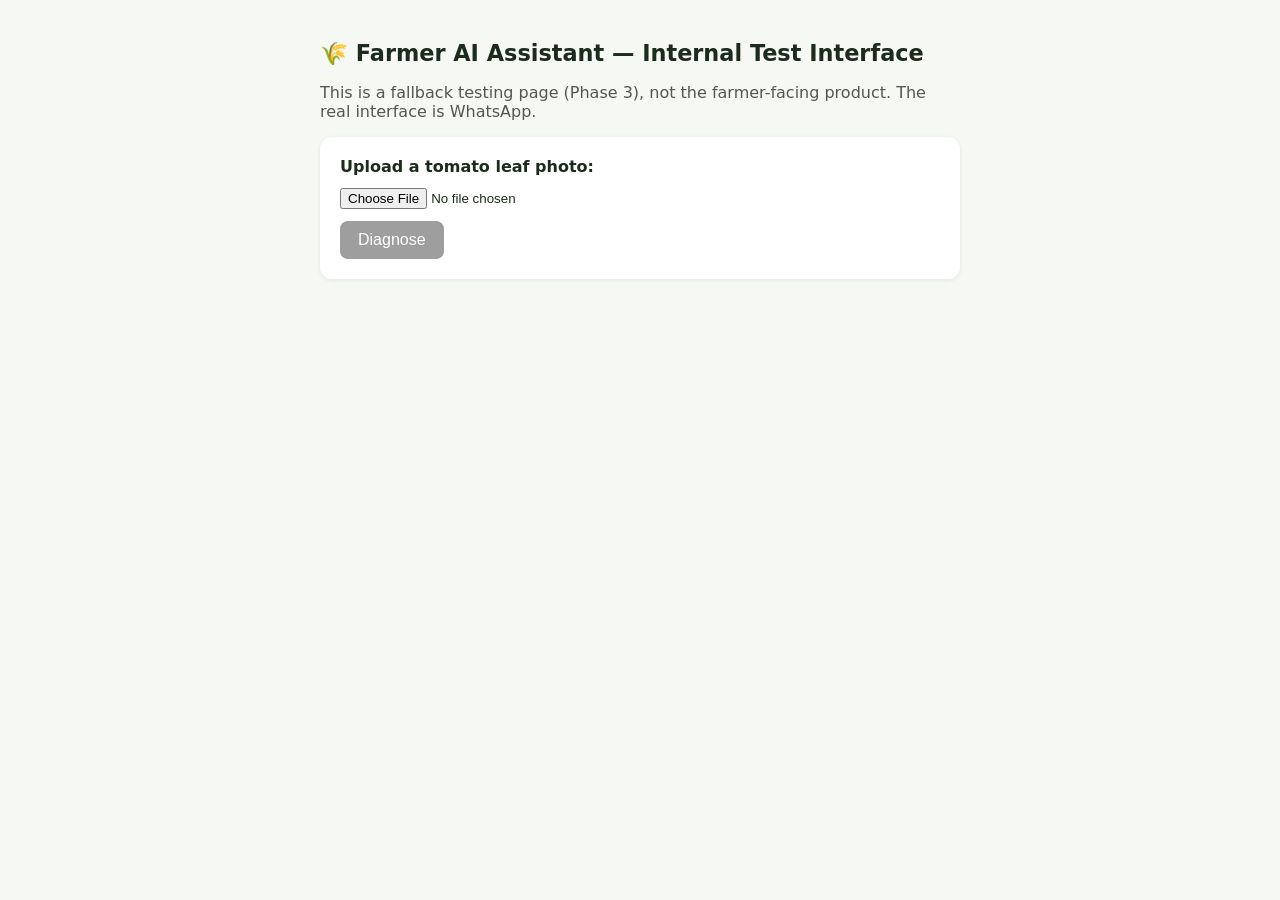
==== farmer-ai/backend/static/index.html @ dd5b9870 "Initial commit" ====
<!DOCTYPE html>
<html lang="en">
<head>
<meta charset="UTF-8" />
<title>Farmer AI - Test Interface</title>
<meta name="viewport" content="width=device-width, initial-scale=1" />
<style>
  body { font-family: system-ui, sans-serif; max-width: 640px; margin: 40px auto; padding: 0 16px; background: #f6f8f4; color: #1c2b1c; }
  h1 { font-size: 1.4rem; }
  .card { background: white; border-radius: 12px; padding: 20px; box-shadow: 0 1px 4px rgba(0,0,0,0.08); margin-bottom: 16px; }
  input[type=file] { display: block; margin: 12px 0; }
  button { background: #2e7d32; color: white; border: none; padding: 10px 18px; border-radius: 8px; cursor: pointer; font-size: 1rem; }
  button:disabled { background: #9e9e9e; }
  #preview { max-width: 100%; border-radius: 8px; margin-top: 10px; display: none; }
  .result-row { margin: 6px 0; }
  .label { font-weight: 600; }
  .low-conf { color: #b26a00; }
  .warning { background: #fff3e0; border-left: 4px solid #ff9800; padding: 8px 12px; margin-top: 10px; border-radius: 4px; }
  ul { margin: 4px 0; padding-left: 20px; }
  #status { color: #666; font-size: 0.9rem; }
</style>
</head>
<body>
  <h1>🌾 Farmer AI Assistant — Internal Test Interface</h1>
  <p style="color:#555;">This is a fallback testing page (Phase 3), not the farmer-facing product. The real interface is WhatsApp.</p>

  <div class="card">
    <label for="fileInput"><b>Upload a tomato leaf photo:</b></label>
    <input type="file" id="fileInput" accept="image/*" />
    <img id="preview" />
    <button id="diagnoseBtn" disabled>Diagnose</button>
    <div id="status"></div>
  </div>

  <div class="card" id="resultCard" style="display:none;">
    <div class="result-row"><span class="label">Crop:</span> <span id="rCrop"></span></div>
    <div class="result-row"><span class="label">Disease:</span> <span id="rDisease"></span></div>
    <div class="result-row"><span class="label">Confidence:</span> <span id="rConfidence"></span></div>
    <div class="result-row" id="rSymptomsRow"><span class="label">Symptoms:</span> <span id="rSymptoms"></span></div>
    <div class="result-row"><span class="label">Immediate actions:</span><ul id="rActions"></ul></div>
    <div class="result-row"><span class="label">Prevention:</span><ul id="rPrevention"></ul></div>
    <div class="warning" id="rWarning" style="display:none;"></div>
    <div class="result-row" style="font-size:0.85rem;color:#777;"><span class="label">Source:</span> <span id="rSource"></span></div>
  </div>

  <script>
    const fileInput = document.getElementById('fileInput');
    const preview = document.getElementById('preview');
    const diagnoseBtn = document.getElementById('diagnoseBtn');
    const statusEl = document.getElementById('status');
    const resultCard = document.getElementById('resultCard');

    let selectedFile = null;

    fileInput.addEventListener('change', () => {
      const file = fileInput.files[0];
      if (!file) return;
      selectedFile = file;
      preview.src = URL.createObjectURL(file);
      preview.style.display = 'block';
      diagnoseBtn.disabled = false;
      resultCard.style.display = 'none';
      statusEl.textContent = '';
    });

    diagnoseBtn.addEventListener('click', async () => {
      if (!selectedFile) return;
      diagnoseBtn.disabled = true;
      statusEl.textContent = 'Analyzing image...';

      const formData = new FormData();
      formData.append('file', selectedFile);

      try {
        const res = await fetch('/diagnose', { method: 'POST', body: formData });
        if (!res.ok) {
          const err = await res.json().catch(() => ({}));
          throw new Error(err.detail || `Request failed (${res.status})`);
        }
        const data = await res.json();
        renderResult(data);
        statusEl.textContent = '';
      } catch (e) {
        statusEl.textContent = 'Error: ' + e.message;
      } finally {
        diagnoseBtn.disabled = false;
      }
    });

    function renderResult(data) {
      resultCard.style.display = 'block';
      document.getElementById('rCrop').textContent = data.crop || '—';
      document.getElementById('rDisease').textContent = data.disease || '—';
      document.getElementById('rConfidence').textContent = (data.confidence * 100).toFixed(1) + '%';
      document.getElementById('rConfidence').className = data.low_confidence ? 'low-conf' : '';

      const symptomsRow = document.getElementById('rSymptomsRow');
      if (data.symptoms) {
        symptomsRow.style.display = 'block';
        document.getElementById('rSymptoms').textContent = data.symptoms;
      } else {
        symptomsRow.style.display = 'none';
      }

      const actionsList = document.getElementById('rActions');
      actionsList.innerHTML = '';
      (data.immediate_actions || []).forEach(a => {
        const li = document.createElement('li');
        li.textContent = a;
        actionsList.appendChild(li);
      });

      const preventionList = document.getElementById('rPrevention');
      preventionList.innerHTML = '';
      (data.prevention || []).forEach(p => {
        const li = document.createElement('li');
        li.textContent = p;
        preventionList.appendChild(li);
      });

      const warningEl = document.getElementById('rWarning');
      if (data.warning) {
        warningEl.style.display = 'block';
        warningEl.textContent = '⚠️ ' + data.warning;
      } else {
        warningEl.style.display = 'none';
      }

      document.getElementById('rSource').textContent = data.source || (data.message || 'N/A');
    }
  </script>
</body>
</html>
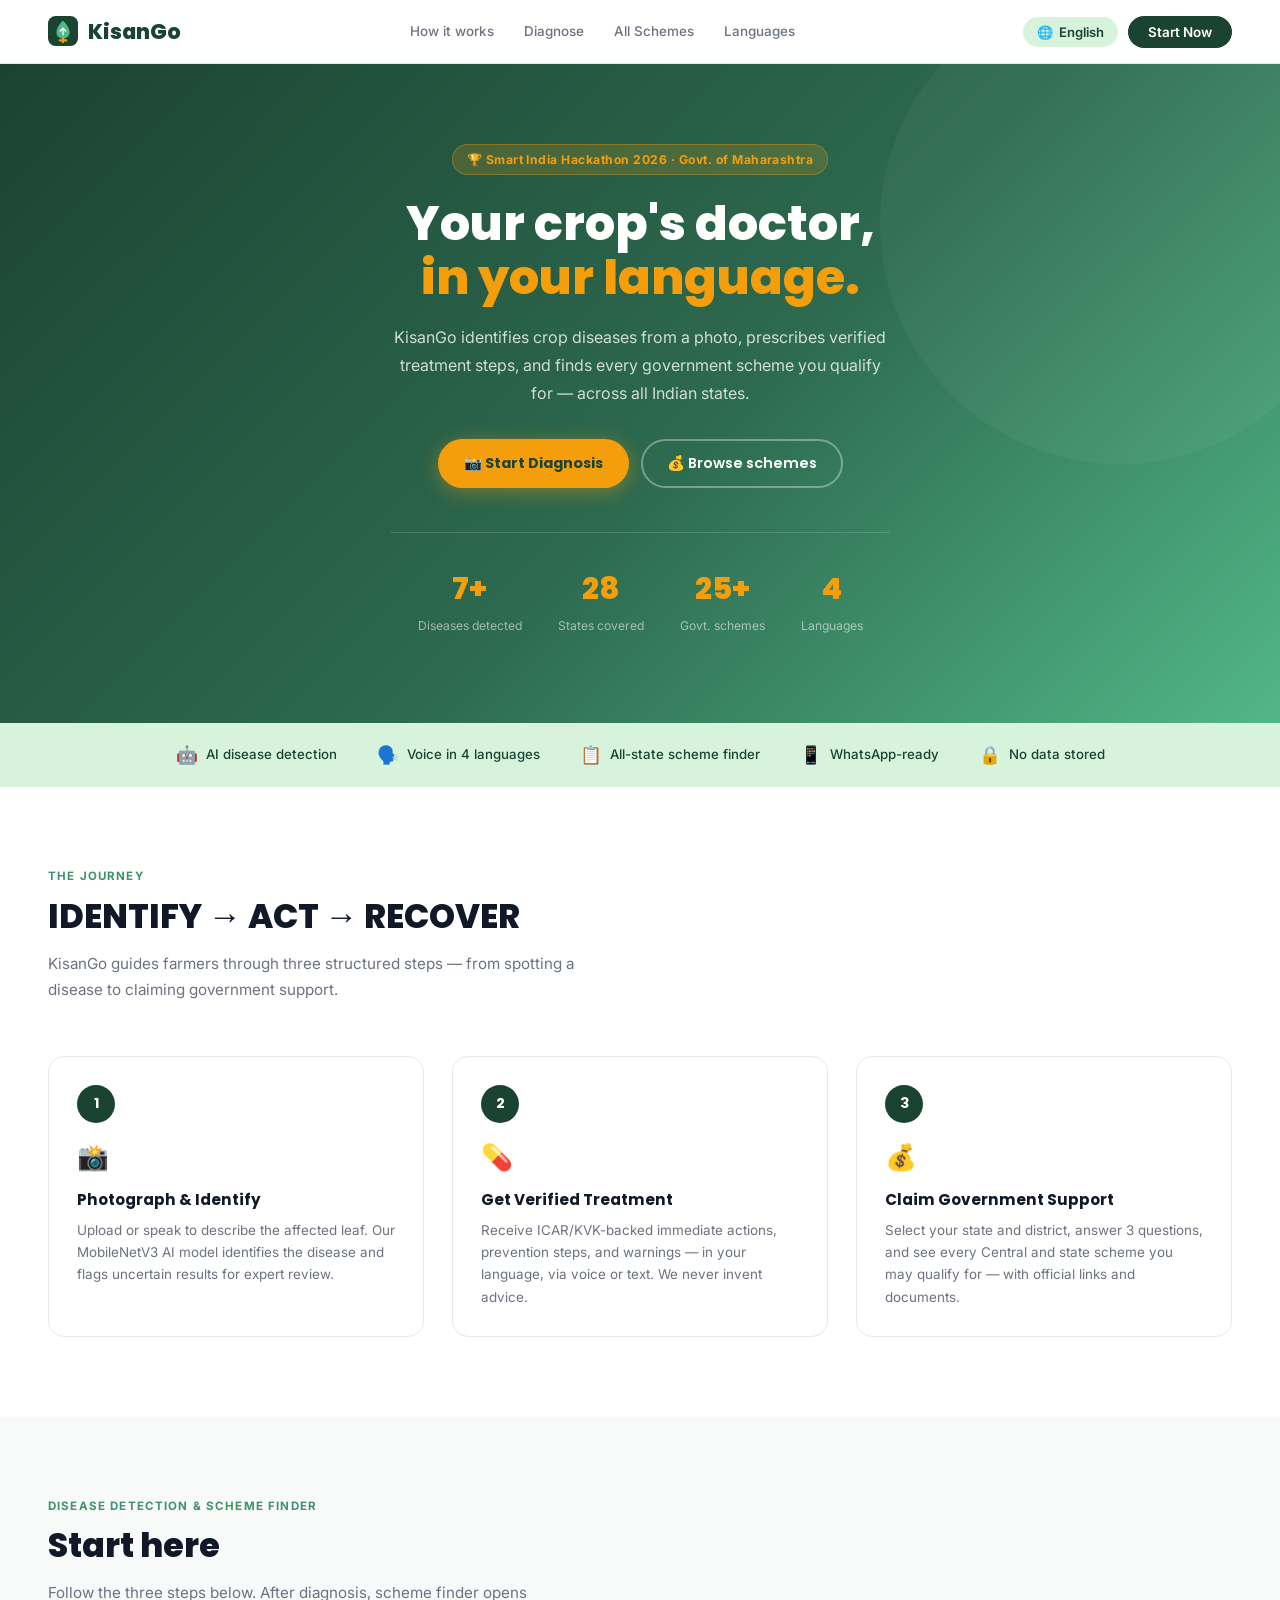
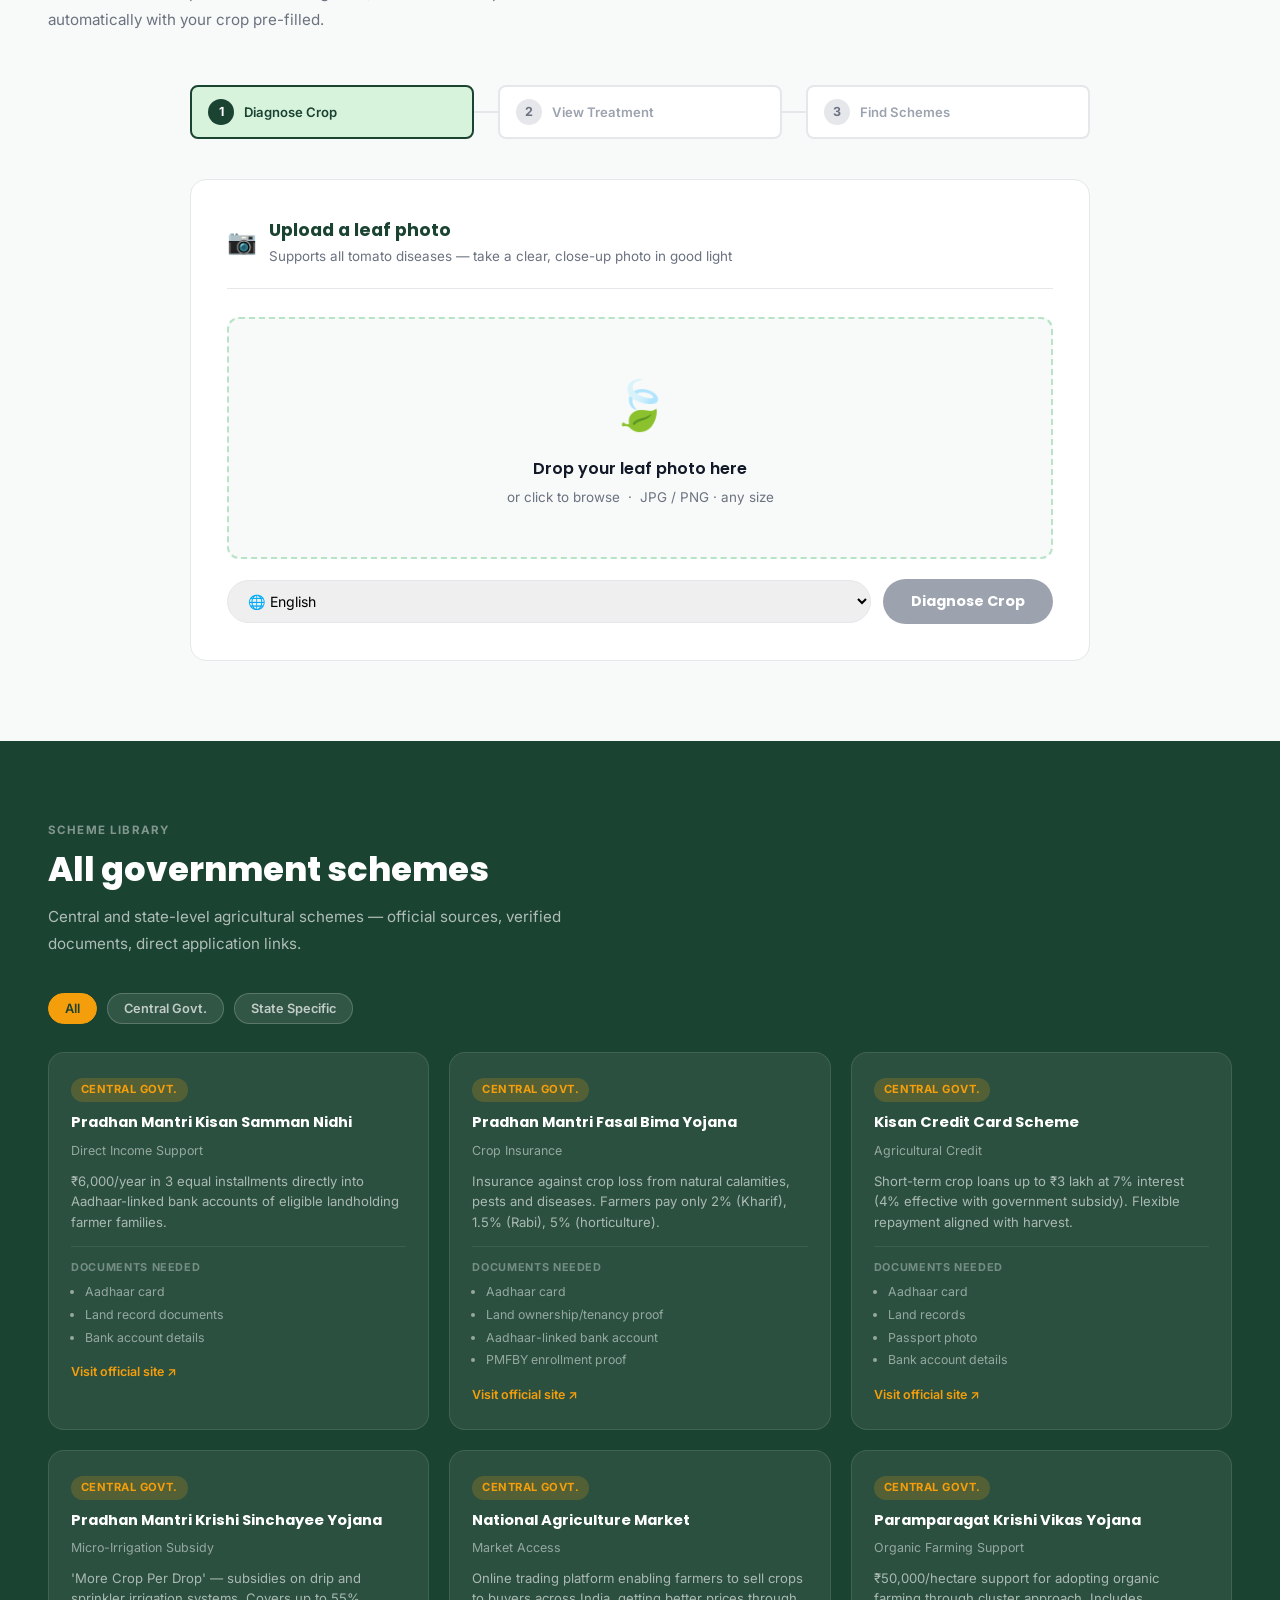
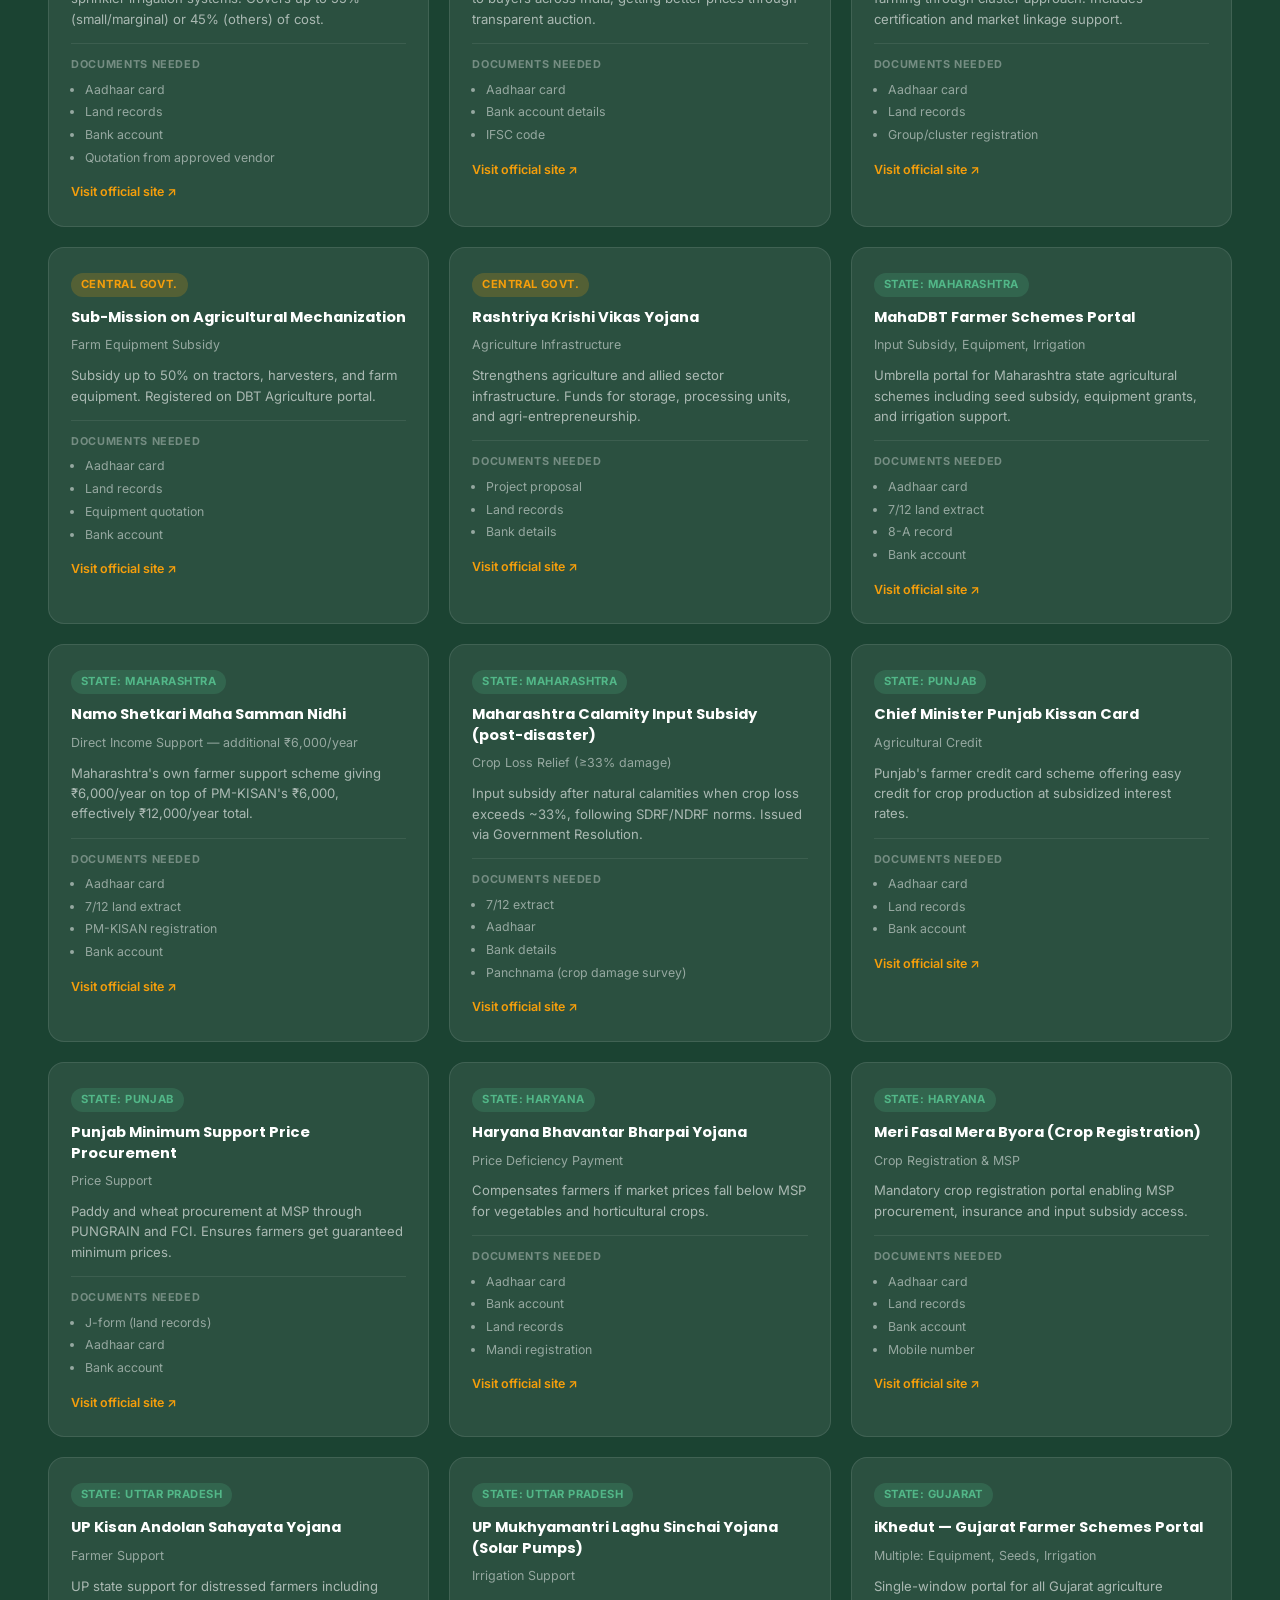
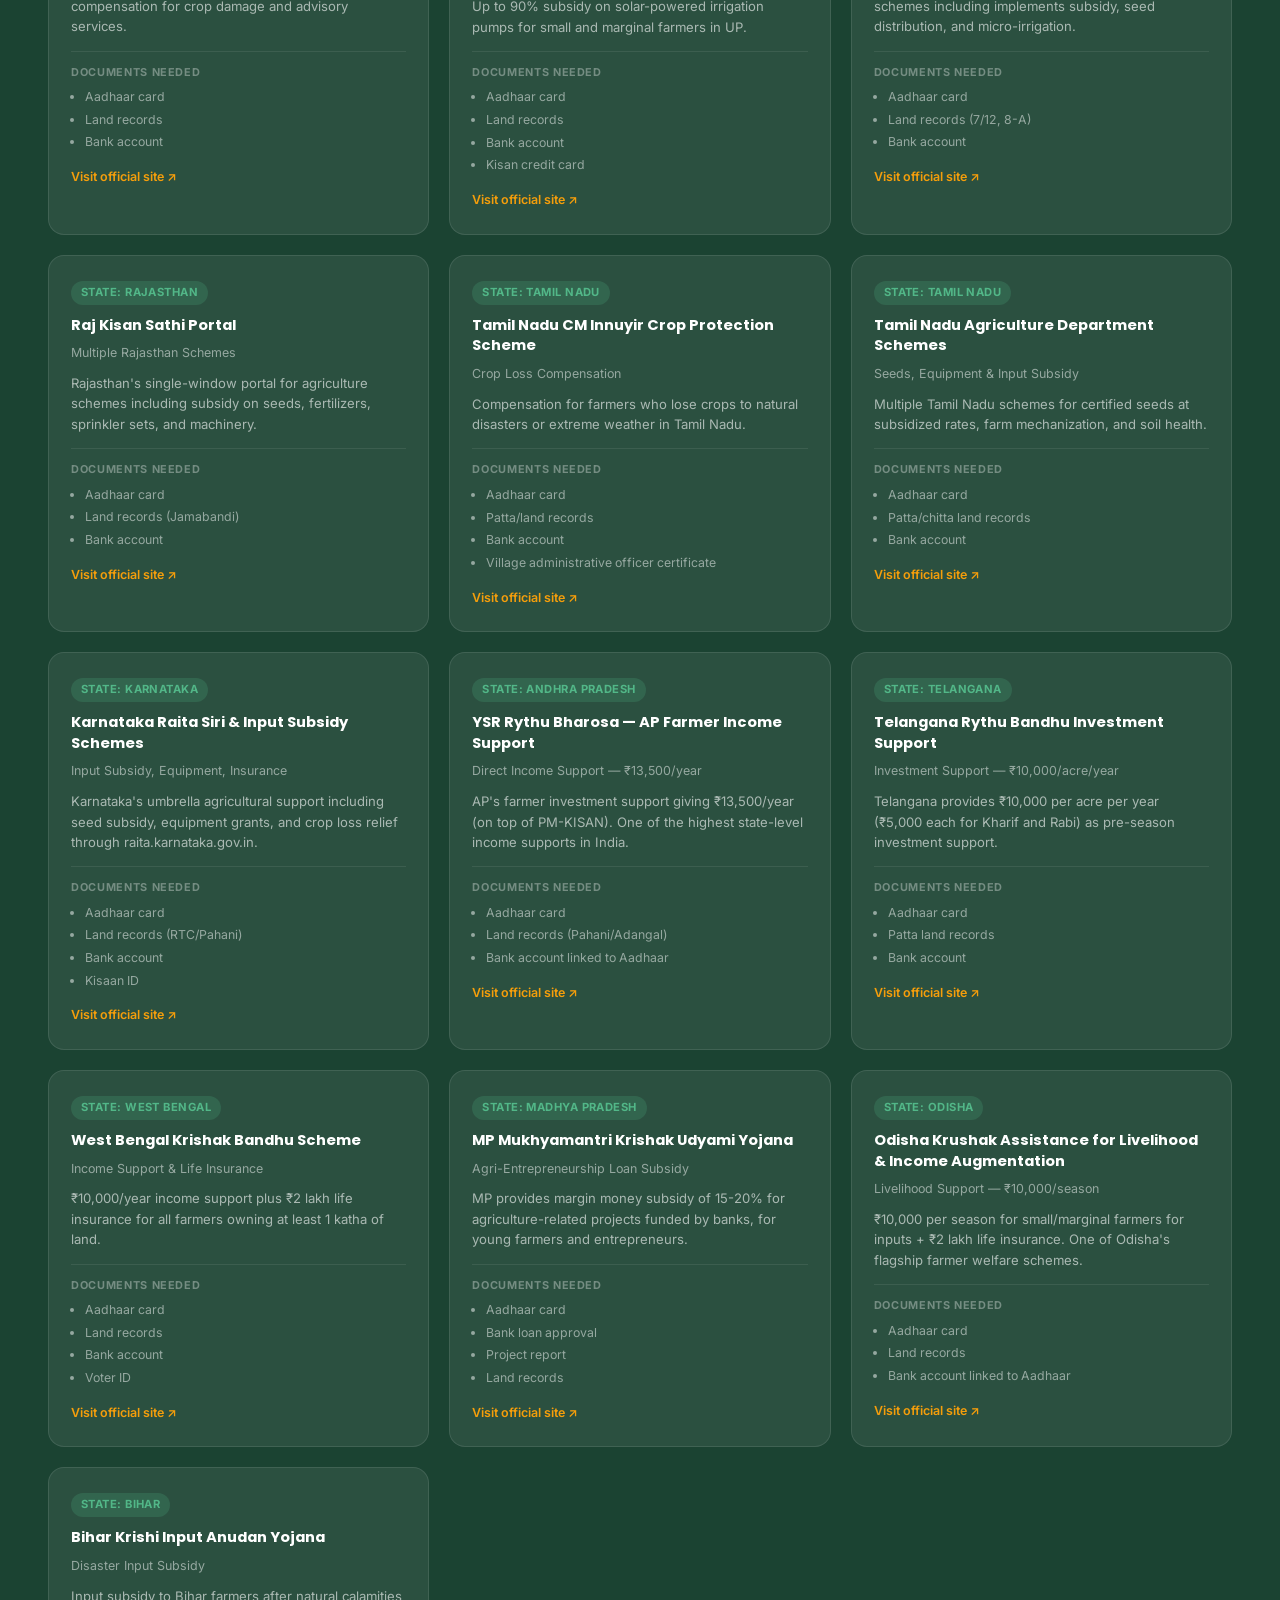
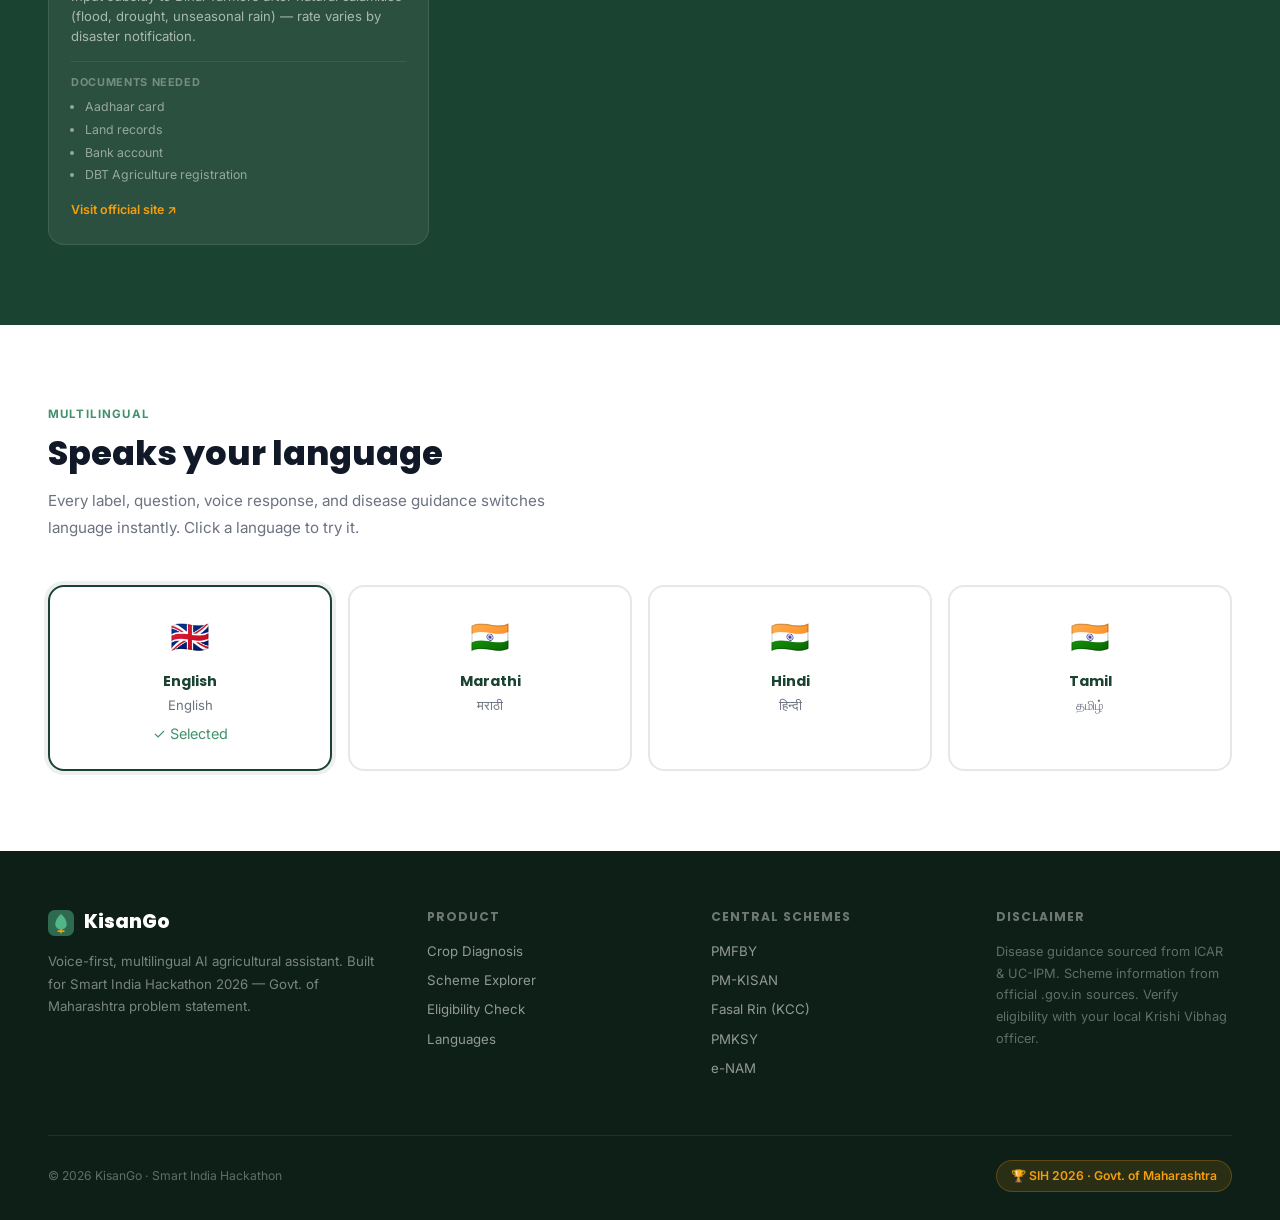
==== commit d5e3a80f: "Update backend routes, services, and add i18n support" ====
--- a/farmer-ai/backend/static/index.html
+++ b/farmer-ai/backend/static/index.html
@@ -1,133 +1,1237 @@
 <!DOCTYPE html>
 <html lang="en">
 <head>
-<meta charset="UTF-8" />
-<title>Farmer AI - Test Interface</title>
-<meta name="viewport" content="width=device-width, initial-scale=1" />
+<meta charset="UTF-8"/>
+<meta name="viewport" content="width=device-width,initial-scale=1"/>
+<title>KisanGo — Smart Farming Assistant for India</title>
+<link rel="preconnect" href="https://fonts.googleapis.com"/>
+<link href="https://fonts.googleapis.com/css2?family=Poppins:wght@400;500;600;700;800&family=Inter:wght@400;500;600&display=swap" rel="stylesheet"/>
 <style>
-  body { font-family: system-ui, sans-serif; max-width: 640px; margin: 40px auto; padding: 0 16px; background: #f6f8f4; color: #1c2b1c; }
-  h1 { font-size: 1.4rem; }
-  .card { background: white; border-radius: 12px; padding: 20px; box-shadow: 0 1px 4px rgba(0,0,0,0.08); margin-bottom: 16px; }
-  input[type=file] { display: block; margin: 12px 0; }
-  button { background: #2e7d32; color: white; border: none; padding: 10px 18px; border-radius: 8px; cursor: pointer; font-size: 1rem; }
-  button:disabled { background: #9e9e9e; }
-  #preview { max-width: 100%; border-radius: 8px; margin-top: 10px; display: none; }
-  .result-row { margin: 6px 0; }
-  .label { font-weight: 600; }
-  .low-conf { color: #b26a00; }
-  .warning { background: #fff3e0; border-left: 4px solid #ff9800; padding: 8px 12px; margin-top: 10px; border-radius: 4px; }
-  ul { margin: 4px 0; padding-left: 20px; }
-  #status { color: #666; font-size: 0.9rem; }
+/* ═══════════════════════════════════════════════════
+   DESIGN TOKENS
+═══════════════════════════════════════════════════ */
+:root{
+  --forest:#1B4332; --forest-mid:#2D6A4F; --forest-light:#40916C;
+  --sage:#D8F3DC; --sage-deep:#B7E4C7;
+  --saffron:#F59E0B; --saffron-dark:#D97706; --saffron-pale:#FEF3C7;
+  --white:#fff; --off:#F7FAF8; --off2:#F0F4F1;
+  --text:#111827; --text2:#374151; --muted:#6B7280; --subtle:#9CA3AF;
+  --border:#E5E7EB; --border2:#D1D5DB;
+  --red:#DC2626; --red-pale:#FEE2E2;
+  --blue:#1D4ED8; --blue-pale:#DBEAFE;
+  --r4:4px; --r8:8px; --r12:12px; --r16:16px; --r24:24px; --rpill:999px;
+  --shadow-sm:0 1px 3px rgba(0,0,0,.08);
+  --shadow:0 4px 16px rgba(27,67,50,.10);
+  --shadow-lg:0 12px 40px rgba(27,67,50,.18);
+  --nav-h:64px;
+}
+*{box-sizing:border-box;margin:0;padding:0;}
+html{scroll-behavior:smooth;font-size:16px;}
+body{font-family:'Inter',sans-serif;background:var(--white);color:var(--text);line-height:1.6;-webkit-font-smoothing:antialiased;}
+h1,h2,h3,h4,h5{font-family:'Poppins',sans-serif;}
+a{text-decoration:none;color:inherit;}
+button{font-family:'Inter',sans-serif;cursor:pointer;}
+select,input{font-family:'Inter',sans-serif;}
+img{display:block;max-width:100%;}
+
+/* ═══════════════════════════════════════════════════
+   NAV
+═══════════════════════════════════════════════════ */
+nav{
+  position:sticky;top:0;z-index:200;height:var(--nav-h);
+  background:rgba(255,255,255,.96);backdrop-filter:blur(14px);
+  border-bottom:1px solid var(--border);
+  display:flex;align-items:center;justify-content:space-between;
+  padding:0 48px;
+}
+.nav-logo{display:flex;align-items:center;gap:10px;font-family:'Poppins',sans-serif;font-weight:800;font-size:1.3rem;color:var(--forest);}
+.nav-links{display:flex;align-items:center;gap:6px;}
+.nav-links a{font-size:.84rem;font-weight:500;color:var(--muted);padding:6px 12px;border-radius:var(--r8);transition:all .18s;}
+.nav-links a:hover{background:var(--off);color:var(--forest);}
+.nav-right{display:flex;align-items:center;gap:10px;}
+.lang-pill{display:flex;align-items:center;gap:6px;background:var(--sage);border:none;border-radius:var(--rpill);padding:7px 14px;font-size:.82rem;font-weight:600;color:var(--forest);}
+.btn-nav{background:var(--forest);color:var(--white);border:none;border-radius:var(--rpill);padding:8px 20px;font-size:.84rem;font-weight:600;transition:background .18s;}
+.btn-nav:hover{background:var(--forest-mid);}
+
+/* ═══════════════════════════════════════════════════
+   HERO
+═══════════════════════════════════════════════════ */
+.hero{
+  background:linear-gradient(135deg,var(--forest) 0%,#2D6A4F 55%,#52B788 100%);
+  padding:72px 48px 80px;
+  display:grid;grid-template-columns:1fr 480px;gap:64px;align-items:center;
+  position:relative;overflow:hidden;
+}
+.hero::after{
+  content:'';position:absolute;right:-80px;top:-80px;
+  width:480px;height:480px;border-radius:50%;
+  background:rgba(255,255,255,.04);pointer-events:none;
+}
+.hero-eyebrow{
+  display:inline-flex;align-items:center;gap:8px;
+  background:rgba(245,158,11,.18);border:1px solid rgba(245,158,11,.35);
+  border-radius:var(--rpill);padding:5px 14px;
+  font-size:.76rem;font-weight:700;color:var(--saffron);
+  letter-spacing:.04em;margin-bottom:22px;
+}
+.hero h1{font-size:3rem;font-weight:800;line-height:1.12;color:var(--white);margin-bottom:18px;}
+.hero h1 em{color:var(--saffron);font-style:normal;}
+.hero-sub{font-size:1rem;color:rgba(255,255,255,.78);max-width:500px;line-height:1.75;margin-bottom:32px;}
+.hero-ctas{display:flex;gap:12px;flex-wrap:wrap;}
+.btn-gold{background:var(--saffron);color:var(--forest);border:none;border-radius:var(--rpill);padding:13px 26px;font-family:'Poppins',sans-serif;font-size:.9rem;font-weight:700;box-shadow:0 4px 20px rgba(245,158,11,.4);transition:all .18s;}
+.btn-gold:hover{transform:translateY(-2px);box-shadow:0 8px 28px rgba(245,158,11,.5);}
+.btn-ghost{background:transparent;color:var(--white);border:2px solid rgba(255,255,255,.35);border-radius:var(--rpill);padding:12px 24px;font-family:'Poppins',sans-serif;font-size:.9rem;font-weight:600;transition:all .18s;}
+.btn-ghost:hover{border-color:rgba(255,255,255,.75);background:rgba(255,255,255,.07);}
+.hero-stats{display:flex;gap:36px;margin-top:44px;padding-top:32px;border-top:1px solid rgba(255,255,255,.14);}
+.stat-n{font-family:'Poppins',sans-serif;font-size:1.9rem;font-weight:800;color:var(--saffron);}
+.stat-l{font-size:.76rem;color:rgba(255,255,255,.55);margin-top:2px;}
+
+/* HERO CARD */
+.hero-card{background:var(--white);border-radius:var(--r24);box-shadow:var(--shadow-lg);overflow:hidden;}
+.hero-card-top{padding:22px 24px 0;display:flex;align-items:center;justify-content:space-between;}
+.hero-card-label{font-family:'Poppins',sans-serif;font-weight:700;font-size:.95rem;color:var(--forest);}
+.lang-sel-sm{background:var(--sage);border:none;border-radius:var(--rpill);padding:5px 12px;font-size:.8rem;font-weight:600;color:var(--forest);outline:none;}
+.upload-zone{
+  margin:18px 24px 0;border:2px dashed var(--sage-deep);border-radius:var(--r12);
+  background:var(--off);padding:28px 16px;text-align:center;cursor:pointer;
+  position:relative;transition:all .18s;
+}
+.upload-zone:hover,.upload-zone.over{border-color:var(--forest-light);background:var(--sage);}
+.upload-zone input{position:absolute;inset:0;opacity:0;cursor:pointer;width:100%;height:100%;}
+.upload-zone .uico{font-size:2rem;margin-bottom:8px;}
+.upload-zone p{font-size:.83rem;color:var(--muted);line-height:1.5;}
+.upload-zone strong{color:var(--forest);}
+#hPrev{width:calc(100% - 48px);max-height:160px;object-fit:cover;border-radius:var(--r8);margin:14px 24px 0;display:none;}
+.btn-diagnose{
+  display:flex;align-items:center;justify-content:center;gap:8px;
+  width:calc(100% - 48px);margin:14px 24px 24px;
+  background:var(--forest);color:var(--white);border:none;
+  border-radius:var(--rpill);padding:13px;
+  font-family:'Poppins',sans-serif;font-size:.92rem;font-weight:700;
+  transition:background .18s;
+}
+.btn-diagnose:hover:not(:disabled){background:var(--forest-mid);}
+.btn-diagnose:disabled{background:var(--subtle);cursor:default;}
+.spin{width:15px;height:15px;border:2px solid rgba(255,255,255,.3);border-top-color:#fff;border-radius:50%;animation:spin .65s linear infinite;display:none;}
+@keyframes spin{to{transform:rotate(360deg);}}
+
+/* ═══════════════════════════════════════════════════
+   FEATURE STRIP
+═══════════════════════════════════════════════════ */
+.strip{background:var(--sage);padding:18px 48px;display:flex;gap:40px;justify-content:center;flex-wrap:wrap;}
+.strip-item{display:flex;align-items:center;gap:8px;font-size:.83rem;font-weight:500;color:var(--forest);}
+.strip-item .ico{font-size:1.1rem;}
+
+/* ═══════════════════════════════════════════════════
+   SHARED SECTION
+═══════════════════════════════════════════════════ */
+.sec{padding:80px 48px;}
+.sec-alt{background:var(--off);}
+.sec-dark{background:var(--forest);}
+.eyebrow{font-size:.72rem;font-weight:700;color:var(--forest-light);letter-spacing:.1em;text-transform:uppercase;margin-bottom:10px;}
+.sec-dark .eyebrow{color:rgba(255,255,255,.45);}
+.sec-title{font-size:2.1rem;font-weight:800;line-height:1.22;color:var(--text);margin-bottom:14px;}
+.sec-dark .sec-title{color:var(--white);}
+.sec-sub{font-size:.95rem;color:var(--muted);max-width:540px;line-height:1.75;}
+.sec-dark .sec-sub{color:rgba(255,255,255,.65);}
+
+/* ═══════════════════════════════════════════════════
+   HOW IT WORKS
+═══════════════════════════════════════════════════ */
+.steps{display:grid;grid-template-columns:repeat(3,1fr);gap:28px;margin-top:52px;}
+.step{background:var(--white);border:1px solid var(--border);border-radius:var(--r16);padding:28px;}
+.step-num{width:38px;height:38px;border-radius:50%;background:var(--forest);color:var(--white);display:flex;align-items:center;justify-content:center;font-family:'Poppins',sans-serif;font-weight:700;font-size:.88rem;margin-bottom:14px;}
+.step-ico{font-size:1.6rem;margin-bottom:10px;}
+.step h4{font-size:.95rem;font-weight:700;color:var(--text);margin-bottom:7px;}
+.step p{font-size:.84rem;color:var(--muted);line-height:1.65;}
+
+/* ═══════════════════════════════════════════════════
+   MAIN TOOL — STRUCTURED FLOW
+═══════════════════════════════════════════════════ */
+.tool-flow{max-width:900px;margin:52px auto 0;}
+
+/* Progress steps */
+.progress-bar{display:flex;align-items:center;gap:0;margin-bottom:40px;}
+.prog-step{
+  display:flex;align-items:center;gap:10px;flex:1;
+  font-size:.82rem;font-weight:600;color:var(--subtle);
+  padding:12px 16px;border-radius:var(--r8);
+  border:2px solid var(--border);background:var(--white);
+  transition:all .25s;
+}
+.prog-step.active{color:var(--forest);border-color:var(--forest);background:var(--sage);}
+.prog-step.done{color:var(--forest-mid);border-color:var(--sage-deep);background:var(--sage);}
+.prog-step .pnum{
+  width:26px;height:26px;border-radius:50%;background:var(--border);
+  color:var(--muted);display:flex;align-items:center;justify-content:center;
+  font-size:.78rem;font-weight:700;flex-shrink:0;transition:all .25s;
+}
+.prog-step.active .pnum{background:var(--forest);color:var(--white);}
+.prog-step.done .pnum{background:var(--forest-light);color:var(--white);}
+.prog-connector{width:24px;height:2px;background:var(--border);flex-shrink:0;transition:background .25s;}
+.prog-connector.done{background:var(--sage-deep);}
+
+/* Panels */
+.flow-panel{background:var(--white);border:1px solid var(--border);border-radius:var(--r16);padding:36px;display:none;}
+.flow-panel.active{display:block;}
+.panel-header{display:flex;align-items:center;gap:12px;margin-bottom:28px;padding-bottom:20px;border-bottom:1px solid var(--border);}
+.panel-header .ph-ico{font-size:1.5rem;}
+.panel-header h3{font-size:1.1rem;font-weight:700;color:var(--forest);}
+.panel-header p{font-size:.84rem;color:var(--muted);margin-top:2px;}
+
+/* Upload area */
+.upload-big{
+  border:2px dashed var(--sage-deep);border-radius:var(--r12);
+  background:var(--off);padding:48px 32px;text-align:center;cursor:pointer;
+  position:relative;transition:all .18s;margin-bottom:20px;
+}
+.upload-big:hover,.upload-big.over{border-color:var(--forest);background:var(--sage);}
+.upload-big input{position:absolute;inset:0;opacity:0;cursor:pointer;width:100%;height:100%;}
+.upload-big .uico-big{font-size:3rem;margin-bottom:12px;}
+.upload-big h4{font-size:1rem;font-weight:600;color:var(--text);margin-bottom:6px;}
+.upload-big p{font-size:.84rem;color:var(--muted);}
+#toolPrev{width:100%;max-height:220px;object-fit:cover;border-radius:var(--r8);margin-bottom:16px;display:none;}
+
+/* Lang + btn row */
+.tool-controls{display:flex;gap:12px;align-items:center;flex-wrap:wrap;}
+.lang-full{padding:11px 16px;border:1px solid var(--border);border-radius:var(--rpill);font-size:.88rem;outline:none;flex:1;min-width:160px;transition:border-color .18s;}
+.lang-full:focus{border-color:var(--forest-light);}
+.btn-main{background:var(--forest);color:var(--white);border:none;border-radius:var(--rpill);padding:12px 28px;font-family:'Poppins',sans-serif;font-size:.9rem;font-weight:700;transition:background .18s;display:flex;align-items:center;gap:8px;white-space:nowrap;}
+.btn-main:hover:not(:disabled){background:var(--forest-mid);}
+.btn-main:disabled{background:var(--subtle);cursor:default;}
+.btn-main.gold{background:var(--saffron);color:var(--forest);}
+.btn-main.gold:hover{background:var(--saffron-dark);}
+.btn-outline-sm{background:var(--white);color:var(--forest);border:2px solid var(--sage-deep);border-radius:var(--rpill);padding:9px 18px;font-size:.84rem;font-weight:600;transition:all .18s;}
+.btn-outline-sm:hover{border-color:var(--forest);background:var(--sage);}
+
+/* ═══════════════════════════════════════════════════
+   RESULT CARD
+═══════════════════════════════════════════════════ */
+.result-wrap{margin-top:28px;}
+.result-top{display:flex;gap:20px;flex-wrap:wrap;align-items:flex-start;margin-bottom:24px;}
+.result-badge-crop{background:var(--sage);color:var(--forest);border-radius:var(--rpill);padding:4px 14px;font-size:.76rem;font-weight:700;display:inline-flex;align-items:center;gap:5px;}
+.result-disease-name{font-family:'Poppins',sans-serif;font-size:1.25rem;font-weight:700;color:var(--text);margin-top:8px;}
+.conf-row{display:flex;align-items:center;gap:12px;margin-top:8px;}
+.conf-bar{flex:1;height:7px;background:var(--border);border-radius:4px;overflow:hidden;max-width:200px;}
+.conf-fill{height:100%;background:linear-gradient(90deg,var(--forest-light),var(--forest));border-radius:4px;transition:width .6s ease;}
+.conf-pct{font-size:.84rem;font-weight:700;color:var(--forest);}
+.result-grid{display:grid;grid-template-columns:1fr 1fr;gap:20px;margin-top:20px;}
+.result-block{background:var(--off);border-radius:var(--r12);padding:18px;}
+.result-block.full{grid-column:1/-1;}
+.rb-title{font-size:.7rem;font-weight:700;text-transform:uppercase;letter-spacing:.08em;color:var(--muted);margin-bottom:10px;}
+.rb-text{font-size:.86rem;color:var(--text2);line-height:1.65;}
+.rb-list{padding-left:16px;}
+.rb-list li{font-size:.86rem;color:var(--text2);line-height:1.65;margin-bottom:5px;}
+.result-warn{background:var(--saffron-pale);border-left:3px solid var(--saffron);border-radius:0 var(--r8) var(--r8) 0;padding:12px 16px;margin-top:16px;font-size:.84rem;color:#92400E;line-height:1.6;}
+.result-src{font-size:.75rem;color:var(--muted);margin-top:16px;padding-top:14px;border-top:1px solid var(--border);}
+.tts-row{display:flex;align-items:center;gap:10px;margin-top:16px;flex-wrap:wrap;}
+.btn-tts{display:flex;align-items:center;gap:6px;background:var(--sage);border:none;border-radius:var(--rpill);padding:8px 16px;font-size:.82rem;font-weight:600;color:var(--forest);}
+.tts-audio{height:32px;display:none;flex:1;min-width:120px;}
+
+/* Next step CTA */
+.next-cta{
+  margin-top:28px;background:linear-gradient(135deg,var(--forest),var(--forest-mid));
+  border-radius:var(--r16);padding:24px 28px;
+  display:flex;align-items:center;justify-content:space-between;gap:16px;flex-wrap:wrap;
+}
+.next-cta-text h4{font-family:'Poppins',sans-serif;font-size:1rem;font-weight:700;color:var(--white);}
+.next-cta-text p{font-size:.84rem;color:rgba(255,255,255,.7);margin-top:3px;}
+
+/* ═══════════════════════════════════════════════════
+   SCHEME CHECKER — LOCATION + FORM
+═══════════════════════════════════════════════════ */
+.loc-grid{display:grid;grid-template-columns:1fr 1fr;gap:16px;margin-bottom:24px;}
+.form-group{display:flex;flex-direction:column;gap:6px;}
+.form-label{font-size:.8rem;font-weight:600;color:var(--text2);}
+.form-select{padding:11px 14px;border:1px solid var(--border);border-radius:var(--r8);font-size:.88rem;outline:none;transition:border-color .18s;background:var(--white);color:var(--text);}
+.form-select:focus{border-color:var(--forest-light);}
+.q-label{font-family:'Poppins',sans-serif;font-weight:600;font-size:.95rem;color:var(--text);margin-bottom:14px;line-height:1.5;}
+.ans-row{display:flex;align-items:center;gap:8px;flex-wrap:wrap;}
+.ans-input{flex:1;min-width:140px;padding:11px 16px;border:1px solid var(--border);border-radius:var(--rpill);font-size:.9rem;outline:none;transition:border-color .18s;}
+.ans-input:focus{border-color:var(--forest-light);}
+.btn-send{background:var(--forest);color:var(--white);border:none;border-radius:var(--rpill);padding:11px 22px;font-family:'Poppins',sans-serif;font-size:.88rem;font-weight:700;white-space:nowrap;}
+.btn-send:hover{background:var(--forest-mid);}
+.vstatus{font-size:.78rem;color:var(--muted);}
+
+/* Scheme result cards */
+.scheme-results{margin-top:24px;display:flex;flex-direction:column;gap:14px;}
+.scard{border:1px solid var(--border);border-radius:var(--r12);padding:20px;border-left:4px solid var(--forest-light);}
+.scard.central{border-left-color:var(--saffron);}
+.scard-header{display:flex;align-items:flex-start;justify-content:space-between;gap:12px;flex-wrap:wrap;margin-bottom:8px;}
+.scard h4{font-size:.94rem;font-weight:700;color:var(--text);}
+.slevel{display:inline-block;padding:3px 10px;border-radius:var(--rpill);font-size:.7rem;font-weight:700;letter-spacing:.04em;text-transform:uppercase;}
+.slevel.central{background:rgba(245,158,11,.15);color:var(--saffron-dark);}
+.slevel.state{background:var(--sage);color:var(--forest);}
+.scard p{font-size:.83rem;color:var(--muted);line-height:1.6;margin-bottom:8px;}
+.scard-docs{font-size:.78rem;color:var(--text2);margin-top:8px;padding-top:8px;border-top:1px solid var(--border);}
+.scard-docs span{font-weight:600;color:var(--muted);}
+.scard a{font-size:.8rem;font-weight:600;color:var(--forest);display:inline-flex;align-items:center;gap:4px;margin-top:10px;}
+.scheme-disclaimer{font-size:.75rem;color:var(--muted);background:var(--off);border-radius:var(--r8);padding:12px 14px;margin-top:16px;line-height:1.65;}
+
+/* ═══════════════════════════════════════════════════
+   SCHEMES EXPLORER (all schemes section)
+═══════════════════════════════════════════════════ */
+.schemes-filters{display:flex;gap:10px;flex-wrap:wrap;margin-top:36px;margin-bottom:28px;}
+.filter-btn{background:rgba(255,255,255,.1);border:1px solid rgba(255,255,255,.2);border-radius:var(--rpill);padding:7px 16px;font-size:.8rem;font-weight:600;color:rgba(255,255,255,.7);cursor:pointer;transition:all .18s;}
+.filter-btn:hover,.filter-btn.active{background:var(--saffron);color:var(--forest);border-color:var(--saffron);}
+.schemes-grid{display:grid;grid-template-columns:repeat(auto-fill,minmax(300px,1fr));gap:20px;}
+.sch-card{background:rgba(255,255,255,.07);border:1px solid rgba(255,255,255,.1);border-radius:var(--r16);padding:22px;cursor:pointer;transition:all .2s;}
+.sch-card:hover{background:rgba(255,255,255,.12);transform:translateY(-3px);}
+.sch-lvl{display:inline-block;padding:3px 10px;border-radius:var(--rpill);font-size:.7rem;font-weight:700;letter-spacing:.04em;text-transform:uppercase;margin-bottom:10px;}
+.sch-lvl.c{background:rgba(245,158,11,.2);color:var(--saffron);}
+.sch-lvl.s{background:rgba(82,183,136,.2);color:#52B788;}
+.sch-card h4{font-size:.92rem;font-weight:700;color:var(--white);margin-bottom:8px;line-height:1.4;}
+.sch-cat{font-size:.78rem;color:rgba(255,255,255,.5);margin-bottom:10px;}
+.sch-card p{font-size:.82rem;color:rgba(255,255,255,.6);line-height:1.55;margin-bottom:14px;}
+.sch-docs-wrap{border-top:1px solid rgba(255,255,255,.08);padding-top:12px;margin-top:4px;}
+.sch-docs-title{font-size:.68rem;font-weight:700;text-transform:uppercase;letter-spacing:.06em;color:rgba(255,255,255,.35);margin-bottom:6px;}
+.sch-docs-wrap ul{padding-left:14px;}
+.sch-docs-wrap li{font-size:.77rem;color:rgba(255,255,255,.5);margin-bottom:3px;}
+.sch-link{font-size:.78rem;font-weight:600;color:var(--saffron);display:inline-flex;align-items:center;gap:4px;margin-top:12px;}
+
+/* ═══════════════════════════════════════════════════
+   LANGUAGES
+═══════════════════════════════════════════════════ */
+.lang-grid{display:grid;grid-template-columns:repeat(4,1fr);gap:16px;margin-top:44px;}
+.lang-card{background:var(--white);border:2px solid var(--border);border-radius:var(--r16);padding:24px;text-align:center;cursor:pointer;transition:all .2s;}
+.lang-card:hover,.lang-card.active{border-color:var(--forest);box-shadow:0 0 0 4px rgba(27,67,50,.08);}
+.lc-script{font-size:2rem;margin-bottom:8px;}
+.lc-name{font-family:'Poppins',sans-serif;font-weight:700;font-size:.9rem;color:var(--forest);}
+.lc-native{font-size:.82rem;color:var(--muted);margin-top:2px;}
+.lc-check{color:var(--forest-light);font-size:.9rem;margin-top:6px;display:none;}
+.lang-card.active .lc-check{display:block;}
+
+/* ═══════════════════════════════════════════════════
+   FOOTER
+═══════════════════════════════════════════════════ */
+footer{background:#0D1F17;padding:56px 48px 28px;}
+.footer-grid{display:grid;grid-template-columns:1.4fr 1fr 1fr 1fr;gap:48px;margin-bottom:48px;}
+.footer-brand{}
+.footer-logo{display:flex;align-items:center;gap:10px;font-family:'Poppins',sans-serif;font-weight:800;font-size:1.2rem;color:var(--white);margin-bottom:12px;}
+.footer-brand p{font-size:.83rem;color:rgba(255,255,255,.45);line-height:1.7;}
+.footer-col h5{font-family:'Poppins',sans-serif;font-size:.76rem;font-weight:700;color:rgba(255,255,255,.4);text-transform:uppercase;letter-spacing:.08em;margin-bottom:14px;}
+.footer-col a{display:block;font-size:.83rem;color:rgba(255,255,255,.55);margin-bottom:8px;transition:color .18s;}
+.footer-col a:hover{color:var(--white);}
+.footer-bottom{display:flex;justify-content:space-between;align-items:center;padding-top:24px;border-top:1px solid rgba(255,255,255,.08);font-size:.76rem;color:rgba(255,255,255,.35);flex-wrap:wrap;gap:12px;}
+.sih-badge{display:inline-flex;align-items:center;gap:8px;background:rgba(245,158,11,.12);border:1px solid rgba(245,158,11,.25);border-radius:var(--rpill);padding:5px 14px;font-size:.76rem;font-weight:600;color:var(--saffron);}
+
+/* ═══════════════════════════════════════════════════
+   TOAST
+═══════════════════════════════════════════════════ */
+.toast{position:fixed;bottom:24px;right:24px;z-index:999;background:var(--forest);color:var(--white);border-radius:var(--r12);padding:12px 20px;font-size:.86rem;font-weight:500;box-shadow:var(--shadow-lg);transform:translateY(80px);opacity:0;transition:all .3s;pointer-events:none;}
+.toast.show{transform:translateY(0);opacity:1;}
+
+/* ═══════════════════════════════════════════════════
+   MIC BUTTON
+═══════════════════════════════════════════════════ */
+.mic-btn{background:var(--white);border:2px solid var(--sage-deep);color:var(--forest);border-radius:50%;width:40px;height:40px;display:inline-flex;align-items:center;justify-content:center;font-size:1rem;flex-shrink:0;transition:all .2s;}
+.mic-btn.rec{background:var(--red);border-color:var(--red);color:var(--white);animation:pmic 1s infinite;}
+.mic-btn:disabled{border-color:var(--border);color:var(--subtle);cursor:default;}
+@keyframes pmic{0%,100%{box-shadow:0 0 0 0 rgba(220,38,38,.4);}50%{box-shadow:0 0 0 6px rgba(220,38,38,0);}}
+
+/* ═══════════════════════════════════════════════════
+   MODAL
+═══════════════════════════════════════════════════ */
+.modal-ov{position:fixed;inset:0;background:rgba(0,0,0,.5);z-index:300;display:none;align-items:center;justify-content:center;}
+.modal-ov.open{display:flex;}
+.modal-box{background:var(--white);border-radius:var(--r24);padding:32px;max-width:360px;width:90%;}
+.modal-box h3{font-family:'Poppins',sans-serif;font-weight:700;font-size:1.1rem;color:var(--text);margin-bottom:20px;}
+.modal-lang-grid{display:grid;grid-template-columns:1fr 1fr;gap:12px;}
+.mlb{background:var(--off);border:2px solid var(--border);border-radius:var(--r12);padding:16px;text-align:center;cursor:pointer;transition:all .18s;}
+.mlb:hover,.mlb.active{border-color:var(--forest);background:var(--sage);}
+.mlb .ms{font-size:1.5rem;display:block;margin-bottom:5px;}
+.mlb .mn{font-size:.88rem;font-weight:700;color:var(--forest);}
+
+/* ═══════════════════════════════════════════════════
+   RESPONSIVE
+═══════════════════════════════════════════════════ */
+@media(max-width:1024px){
+  .hero{grid-template-columns:1fr;padding:56px 32px;gap:40px;}
+  .hero h1{font-size:2.4rem;}
+  .steps{grid-template-columns:1fr 1fr;}
+  .footer-grid{grid-template-columns:1fr 1fr;}
+  .lang-grid{grid-template-columns:1fr 1fr;}
+  .loc-grid{grid-template-columns:1fr;}
+  .result-grid{grid-template-columns:1fr;}
+  nav{padding:0 24px;}
+  .sec{padding:60px 32px;}
+  .strip{padding:16px 32px;}
+}
+@media(max-width:640px){
+  nav{padding:0 16px;}
+  .nav-links{display:none;}
+  .hero{padding:40px 16px;}
+  .hero h1{font-size:1.85rem;}
+  .hero-stats{flex-wrap:wrap;gap:20px;}
+  .steps{grid-template-columns:1fr;}
+  .sec{padding:48px 16px;}
+  .strip{padding:14px 16px;gap:20px;}
+  .footer-grid{grid-template-columns:1fr;gap:32px;}
+  footer{padding:40px 16px 20px;}
+  .lang-grid{grid-template-columns:1fr 1fr;}
+  .tool-flow{margin-top:32px;}
+  .progress-bar{flex-direction:column;gap:8px;}
+  .prog-connector{width:2px;height:12px;}
+  .flow-panel{padding:20px;}
+}
 </style>
 </head>
 <body>
-  <h1>🌾 Farmer AI Assistant — Internal Test Interface</h1>
-  <p style="color:#555;">This is a fallback testing page (Phase 3), not the farmer-facing product. The real interface is WhatsApp.</p>
-
-  <div class="card">
-    <label for="fileInput"><b>Upload a tomato leaf photo:</b></label>
-    <input type="file" id="fileInput" accept="image/*" />
-    <img id="preview" />
-    <button id="diagnoseBtn" disabled>Diagnose</button>
-    <div id="status"></div>
+
+<!-- ══════════════════════════════════════════════
+     NAV
+══════════════════════════════════════════════ -->
+<nav>
+  <div class="nav-logo">
+    <svg width="30" height="30" viewBox="0 0 32 32" fill="none">
+      <rect width="32" height="32" rx="8" fill="#1B4332"/>
+      <path d="M16 5C16 5 9 11 9 17.5C9 21.09 12.13 24 16 24C19.87 24 23 21.09 23 17.5C23 11 16 5 16 5Z" fill="#52B788"/>
+      <path d="M16 24V28" stroke="#F59E0B" stroke-width="2.2" stroke-linecap="round"/>
+      <path d="M12.5 26H19.5" stroke="#F59E0B" stroke-width="2.2" stroke-linecap="round"/>
+      <line x1="16" y1="13" x2="16" y2="20" stroke="white" stroke-width="1.4" stroke-linecap="round"/>
+      <path d="M13 16L16 13L19 16" stroke="white" stroke-width="1.4" stroke-linecap="round" stroke-linejoin="round"/>
+    </svg>
+    KisanGo
   </div>
-
-  <div class="card" id="resultCard" style="display:none;">
-    <div class="result-row"><span class="label">Crop:</span> <span id="rCrop"></span></div>
-    <div class="result-row"><span class="label">Disease:</span> <span id="rDisease"></span></div>
-    <div class="result-row"><span class="label">Confidence:</span> <span id="rConfidence"></span></div>
-    <div class="result-row" id="rSymptomsRow"><span class="label">Symptoms:</span> <span id="rSymptoms"></span></div>
-    <div class="result-row"><span class="label">Immediate actions:</span><ul id="rActions"></ul></div>
-    <div class="result-row"><span class="label">Prevention:</span><ul id="rPrevention"></ul></div>
-    <div class="warning" id="rWarning" style="display:none;"></div>
-    <div class="result-row" style="font-size:0.85rem;color:#777;"><span class="label">Source:</span> <span id="rSource"></span></div>
+  <div class="nav-links">
+    <a href="#how">How it works</a>
+    <a href="#tool">Diagnose</a>
+    <a href="#explorer">All Schemes</a>
+    <a href="#languages">Languages</a>
   </div>
-
-  <script>
-    const fileInput = document.getElementById('fileInput');
-    const preview = document.getElementById('preview');
-    const diagnoseBtn = document.getElementById('diagnoseBtn');
-    const statusEl = document.getElementById('status');
-    const resultCard = document.getElementById('resultCard');
-
-    let selectedFile = null;
-
-    fileInput.addEventListener('change', () => {
-      const file = fileInput.files[0];
-      if (!file) return;
-      selectedFile = file;
-      preview.src = URL.createObjectURL(file);
-      preview.style.display = 'block';
-      diagnoseBtn.disabled = false;
-      resultCard.style.display = 'none';
-      statusEl.textContent = '';
+  <div class="nav-right">
+    <button class="lang-pill" onclick="openModal()">
+      <span id="navFlag">🌐</span> <span id="navLangLbl">English</span>
+    </button>
+    <button class="btn-nav" onclick="scrollTo('tool')">Start Now</button>
+  </div>
+</nav>
+
+<!-- ══════════════════════════════════════════════
+     HERO
+══════════════════════════════════════════════ -->
+<section class="hero" style="grid-template-columns:1fr;text-align:center;padding:80px 48px 88px;" id="home">
+  <div style="max-width:680px;margin:0 auto;">
+    <div class="hero-eyebrow" style="justify-content:center;">🏆 Smart India Hackathon 2026 · Govt. of Maharashtra</div>
+    <h1>Your crop's doctor,<br><em>in your language.</em></h1>
+    <p class="hero-sub" style="margin:0 auto 32px;">KisanGo identifies crop diseases from a photo, prescribes verified treatment steps, and finds every government scheme you qualify for — across all Indian states.</p>
+    <div class="hero-ctas" style="justify-content:center;">
+      <button class="btn-gold" onclick="goToTool()">📸 Start Diagnosis</button>
+      <button class="btn-ghost" onclick="goToExplorer()">💰 Browse schemes</button>
+    </div>
+    <div class="hero-stats" style="justify-content:center;border-top:1px solid rgba(255,255,255,.14);">
+      <div><div class="stat-n">7+</div><div class="stat-l">Diseases detected</div></div>
+      <div><div class="stat-n">28</div><div class="stat-l">States covered</div></div>
+      <div><div class="stat-n">25+</div><div class="stat-l">Govt. schemes</div></div>
+      <div><div class="stat-n">4</div><div class="stat-l">Languages</div></div>
+    </div>
+  </div>
+</section>
+
+<!-- STRIP -->
+<div class="strip">
+  <div class="strip-item"><span class="ico">🤖</span> AI disease detection</div>
+  <div class="strip-item"><span class="ico">🗣️</span> Voice in 4 languages</div>
+  <div class="strip-item"><span class="ico">📋</span> All-state scheme finder</div>
+  <div class="strip-item"><span class="ico">📱</span> WhatsApp-ready</div>
+  <div class="strip-item"><span class="ico">🔒</span> No data stored</div>
+</div>
+
+<!-- ══════════════════════════════════════════════
+     HOW IT WORKS
+══════════════════════════════════════════════ -->
+<section class="sec" id="how">
+  <div class="eyebrow">The journey</div>
+  <h2 class="sec-title">IDENTIFY → ACT → RECOVER</h2>
+  <p class="sec-sub">KisanGo guides farmers through three structured steps — from spotting a disease to claiming government support.</p>
+  <div class="steps">
+    <div class="step">
+      <div class="step-num">1</div>
+      <div class="step-ico">📸</div>
+      <h4>Photograph & Identify</h4>
+      <p>Upload or speak to describe the affected leaf. Our MobileNetV3 AI model identifies the disease and flags uncertain results for expert review.</p>
+    </div>
+    <div class="step">
+      <div class="step-num">2</div>
+      <div class="step-ico">💊</div>
+      <h4>Get Verified Treatment</h4>
+      <p>Receive ICAR/KVK-backed immediate actions, prevention steps, and warnings — in your language, via voice or text. We never invent advice.</p>
+    </div>
+    <div class="step">
+      <div class="step-num">3</div>
+      <div class="step-ico">💰</div>
+      <h4>Claim Government Support</h4>
+      <p>Select your state and district, answer 3 questions, and see every Central and state scheme you may qualify for — with official links and documents.</p>
+    </div>
+  </div>
+</section>
+
+<!-- ══════════════════════════════════════════════
+     MAIN TOOL — STRUCTURED FLOW
+══════════════════════════════════════════════ -->
+<section class="sec sec-alt" id="tool">
+  <div class="eyebrow">Disease detection & scheme finder</div>
+  <h2 class="sec-title">Start here</h2>
+  <p class="sec-sub">Follow the three steps below. After diagnosis, scheme finder opens automatically with your crop pre-filled.</p>
+
+  <div class="tool-flow">
+    <!-- PROGRESS -->
+    <div class="progress-bar">
+      <div class="prog-step active" id="ps1">
+        <div class="pnum">1</div><span>Diagnose Crop</span>
+      </div>
+      <div class="prog-connector" id="pc1"></div>
+      <div class="prog-step" id="ps2">
+        <div class="pnum">2</div><span>View Treatment</span>
+      </div>
+      <div class="prog-connector" id="pc2"></div>
+      <div class="prog-step" id="ps3">
+        <div class="pnum">3</div><span>Find Schemes</span>
+      </div>
+    </div>
+
+    <!-- PANEL 1: UPLOAD -->
+    <div class="flow-panel active" id="panel1">
+      <div class="panel-header">
+        <span class="ph-ico">📷</span>
+        <div>
+          <h3>Upload a leaf photo</h3>
+          <p>Supports all tomato diseases — take a clear, close-up photo in good light</p>
+        </div>
+      </div>
+      <div class="upload-big" id="toolZone">
+        <input type="file" accept="image/*" id="toolFile" onchange="pickTool(this)"/>
+        <div class="uico-big">🍃</div>
+        <h4>Drop your leaf photo here</h4>
+        <p>or click to browse &nbsp;·&nbsp; JPG / PNG · any size</p>
+      </div>
+      <img id="toolPrev" alt="preview"/>
+      <div class="tool-controls">
+        <select class="lang-full" id="toolLang" onchange="syncLang(this.value)">
+          <option value="en">🌐 English</option>
+          <option value="mr">🇮🇳 मराठी (Marathi)</option>
+          <option value="hi">🇮🇳 हिन्दी (Hindi)</option>
+          <option value="ta">🇮🇳 தமிழ் (Tamil)</option>
+        </select>
+        <button class="btn-main" id="toolBtn" disabled onclick="runTool()">
+          <div class="spin" id="toolSpin"></div>
+          <span id="toolBtnTxt">Diagnose Crop</span>
+        </button>
+      </div>
+    </div>
+
+    <!-- PANEL 2: RESULT + TREATMENT -->
+    <div class="flow-panel" id="panel2">
+      <div class="panel-header">
+        <span class="ph-ico">🔬</span>
+        <div>
+          <h3 id="p2title">Diagnosis Result</h3>
+          <p>Verified guidance from ICAR / UC-IPM sources</p>
+        </div>
+      </div>
+      <div id="resultContent"></div>
+      <div class="next-cta" id="nextCta" style="display:none;">
+        <div class="next-cta-text">
+          <h4>Ready to find government support?</h4>
+          <p id="nextCtaSub">We'll use your crop to pre-fill the scheme finder</p>
+        </div>
+        <button class="btn-main gold" onclick="goToSchemes()">Find Schemes →</button>
+      </div>
+      <div style="margin-top:20px;">
+        <button class="btn-outline-sm" onclick="resetTool()">← Diagnose another crop</button>
+      </div>
+    </div>
+
+    <!-- PANEL 3: SCHEME CHECKER -->
+    <div class="flow-panel" id="panel3">
+      <div class="panel-header" style="justify-content:space-between;">
+        <div style="display:flex;align-items:center;gap:12px;">
+          <span class="ph-ico">💰</span>
+          <div>
+            <h3>Find Your Eligible Schemes</h3>
+            <p>Central government + your state-specific agricultural schemes</p>
+          </div>
+        </div>
+        <div style="display:flex;align-items:center;gap:6px;background:var(--sage);border-radius:var(--rpill);padding:6px 12px;">
+          <span style="font-size:.75rem;color:var(--muted);">Language:</span>
+          <select style="border:none;background:transparent;font-size:.82rem;font-weight:600;color:var(--forest);outline:none;" id="schemeLang" onchange="syncLang(this.value)">
+            <option value="en">English</option>
+            <option value="mr">मराठी</option>
+            <option value="hi">हिन्दी</option>
+            <option value="ta">தமிழ்</option>
+          </select>
+        </div>
+      </div>
+
+      <!-- Location pickers -->
+      <div class="loc-grid" id="locGrid">
+        <div class="form-group">
+          <label class="form-label">State</label>
+          <select class="form-select" id="stateSelect" onchange="onStateChange()">
+            <option value="">Select your state...</option>
+          </select>
+        </div>
+        <div class="form-group">
+          <label class="form-label">District</label>
+          <select class="form-select" id="districtSelect" disabled>
+            <option value="">Select state first...</option>
+          </select>
+        </div>
+      </div>
+      <div style="margin-bottom:20px;">
+        <button class="btn-main" id="startCheckerBtn" onclick="startChecker()" disabled>Start Eligibility Check →</button>
+      </div>
+
+      <!-- Conversation -->
+      <div id="checkerBody"></div>
+      <div class="tts-row" id="checkerTts" style="display:none;">
+        <button class="btn-tts" onclick="speakText(checkerTtsText, document.getElementById('checkerAudio'))">🔊 Read results aloud</button>
+        <audio id="checkerAudio" class="tts-audio"></audio>
+      </div>
+      <div style="margin-top:20px;">
+        <button class="btn-outline-sm" onclick="goBack(2)">← Back to treatment</button>
+      </div>
+    </div>
+  </div>
+</section>
+
+<!-- ══════════════════════════════════════════════
+     ALL SCHEMES EXPLORER
+══════════════════════════════════════════════ -->
+<section class="sec sec-dark" id="explorer">
+  <div class="eyebrow">Scheme library</div>
+  <h2 class="sec-title">All government schemes</h2>
+  <p class="sec-sub">Central and state-level agricultural schemes — official sources, verified documents, direct application links.</p>
+  <div class="schemes-filters" id="schemesFilters">
+    <button class="filter-btn active" onclick="filterSchemes('all',this)">All</button>
+    <button class="filter-btn" onclick="filterSchemes('central',this)">Central Govt.</button>
+    <button class="filter-btn" onclick="filterSchemes('state',this)">State Specific</button>
+  </div>
+  <div class="schemes-grid" id="schemesGrid"></div>
+</section>
+
+<!-- ══════════════════════════════════════════════
+     LANGUAGES
+══════════════════════════════════════════════ -->
+<section class="sec" id="languages">
+  <div class="eyebrow">Multilingual</div>
+  <h2 class="sec-title">Speaks your language</h2>
+  <p class="sec-sub">Every label, question, voice response, and disease guidance switches language instantly. Click a language to try it.</p>
+  <div class="lang-grid">
+    <div class="lang-card active" onclick="syncLang('en');markLangCard(this)">
+      <div class="lc-script">🇬🇧</div>
+      <div class="lc-name">English</div>
+      <div class="lc-native">English</div>
+      <div class="lc-check">✓ Selected</div>
+    </div>
+    <div class="lang-card" onclick="syncLang('mr');markLangCard(this)">
+      <div class="lc-script">🇮🇳</div>
+      <div class="lc-name">Marathi</div>
+      <div class="lc-native">मराठी</div>
+      <div class="lc-check">✓ Selected</div>
+    </div>
+    <div class="lang-card" onclick="syncLang('hi');markLangCard(this)">
+      <div class="lc-script">🇮🇳</div>
+      <div class="lc-name">Hindi</div>
+      <div class="lc-native">हिन्दी</div>
+      <div class="lc-check">✓ Selected</div>
+    </div>
+    <div class="lang-card" onclick="syncLang('ta');markLangCard(this)">
+      <div class="lc-script">🇮🇳</div>
+      <div class="lc-name">Tamil</div>
+      <div class="lc-native">தமிழ்</div>
+      <div class="lc-check">✓ Selected</div>
+    </div>
+  </div>
+</section>
+
+<!-- ══════════════════════════════════════════════
+     FOOTER
+══════════════════════════════════════════════ -->
+<footer>
+  <div class="footer-grid">
+    <div class="footer-brand">
+      <div class="footer-logo">
+        <svg width="26" height="26" viewBox="0 0 32 32" fill="none">
+          <rect width="32" height="32" rx="8" fill="#2D6A4F"/>
+          <path d="M16 5C16 5 9 11 9 17.5C9 21.09 12.13 24 16 24C19.87 24 23 21.09 23 17.5C23 11 16 5 16 5Z" fill="#52B788"/>
+          <path d="M16 24V28" stroke="#F59E0B" stroke-width="2" stroke-linecap="round"/>
+          <path d="M12.5 26H19.5" stroke="#F59E0B" stroke-width="2" stroke-linecap="round"/>
+        </svg>
+        KisanGo
+      </div>
+      <p>Voice-first, multilingual AI agricultural assistant. Built for Smart India Hackathon 2026 — Govt. of Maharashtra problem statement.</p>
+    </div>
+    <div class="footer-col">
+      <h5>Product</h5>
+      <a href="#tool">Crop Diagnosis</a>
+      <a href="#explorer">Scheme Explorer</a>
+      <a href="#tool">Eligibility Check</a>
+      <a href="#languages">Languages</a>
+    </div>
+    <div class="footer-col">
+      <h5>Central Schemes</h5>
+      <a href="https://pmfby.gov.in" target="_blank">PMFBY</a>
+      <a href="https://pmkisan.gov.in" target="_blank">PM-KISAN</a>
+      <a href="https://fasalrin.gov.in" target="_blank">Fasal Rin (KCC)</a>
+      <a href="https://pmksy.gov.in" target="_blank">PMKSY</a>
+      <a href="https://enam.gov.in" target="_blank">e-NAM</a>
+    </div>
+    <div class="footer-col">
+      <h5>Disclaimer</h5>
+      <span style="font-size:.8rem;color:rgba(255,255,255,.35);line-height:1.7;display:block;">Disease guidance sourced from ICAR & UC-IPM. Scheme information from official .gov.in sources. Verify eligibility with your local Krishi Vibhag officer.</span>
+    </div>
+  </div>
+  <div class="footer-bottom">
+    <div>© 2026 KisanGo · Smart India Hackathon</div>
+    <div class="sih-badge">🏆 SIH 2026 · Govt. of Maharashtra</div>
+  </div>
+</footer>
+
+<!-- MODAL -->
+<div class="modal-ov" id="modal" onclick="closeModal(event)">
+  <div class="modal-box">
+    <h3>Choose your language</h3>
+    <div class="modal-lang-grid">
+      <div class="mlb active" onclick="syncLang('en');closeModal()"><span class="ms">🇬🇧</span><span class="mn">English</span></div>
+      <div class="mlb" onclick="syncLang('mr');closeModal()"><span class="ms">🇮🇳</span><span class="mn">मराठी</span></div>
+      <div class="mlb" onclick="syncLang('hi');closeModal()"><span class="ms">🇮🇳</span><span class="mn">हिन्दी</span></div>
+      <div class="mlb" onclick="syncLang('ta');closeModal()"><span class="ms">🇮🇳</span><span class="mn">தமிழ்</span></div>
+    </div>
+  </div>
+</div>
+<div class="toast" id="toast"></div>
+
+<!-- ══════════════════════════════════════════════
+     ALL DATA + LOGIC
+══════════════════════════════════════════════ -->
+<script>
+// ─────────────────────────────────────────────
+// STATES & DISTRICTS DATA
+// ─────────────────────────────────────────────
+const STATES = {
+  "Andhra Pradesh":["Anantapur","Chittoor","East Godavari","Guntur","Krishna","Kurnool","Prakasam","Srikakulam","Visakhapatnam","Vizianagaram","West Godavari","YSR Kadapa","Alluri Sitharama Raju","Anakapalli","Bapatla","Eluru","Kakinada","Konaseema","Nandyal","NTR","Palnadu","Tirupati"],
+  "Assam":["Baksa","Barpeta","Biswanath","Bongaigaon","Cachar","Charaideo","Chirang","Darrang","Dhemaji","Dhubri","Dibrugarh","Dima Hasao","Goalpara","Golaghat","Hailakandi","Hojai","Jorhat","Kamrup","Kamrup Metro","Karbi Anglong","Karimganj","Kokrajhar","Lakhimpur","Majuli","Morigaon","Nagaon","Nalbari","Sivasagar","Sonitpur","South Salmara-Mankachar","Tinsukia","Udalguri","West Karbi Anglong"],
+  "Bihar":["Araria","Arwal","Aurangabad","Banka","Begusarai","Bhagalpur","Bhojpur","Buxar","Darbhanga","East Champaran","Gaya","Gopalganj","Jamui","Jehanabad","Kaimur","Katihar","Khagaria","Kishanganj","Lakhisarai","Madhepura","Madhubani","Munger","Muzaffarpur","Nalanda","Nawada","Patna","Purnia","Rohtas","Saharsa","Samastipur","Saran","Sheikhpura","Sheohar","Sitamarhi","Siwan","Supaul","Vaishali","West Champaran"],
+  "Chhattisgarh":["Balod","Baloda Bazar","Balrampur","Bastar","Bemetara","Bijapur","Bilaspur","Dantewada","Dhamtari","Durg","Gariaband","Gaurela Pendra Marwahi","Janjgir Champa","Jashpur","Kabirdham","Kanker","Kondagaon","Korba","Koriya","Mahasamund","Mungeli","Narayanpur","Raigarh","Raipur","Rajnandgaon","Sukma","Surajpur","Surguja"],
+  "Goa":["North Goa","South Goa"],
+  "Gujarat":["Ahmedabad","Amreli","Anand","Aravalli","Banaskantha","Bharuch","Bhavnagar","Botad","Chhota Udaipur","Dahod","Dang","Devbhoomi Dwarka","Gandhinagar","Gir Somnath","Jamnagar","Junagadh","Kheda","Kutch","Mahisagar","Mehsana","Morbi","Narmada","Navsari","Panchmahal","Patan","Porbandar","Rajkot","Sabarkantha","Surat","Surendranagar","Tapi","Vadodara","Valsad"],
+  "Haryana":["Ambala","Bhiwani","Charkhi Dadri","Faridabad","Fatehabad","Gurugram","Hisar","Jhajjar","Jind","Kaithal","Karnal","Kurukshetra","Mahendragarh","Nuh","Palwal","Panchkula","Panipat","Rewari","Rohtak","Sirsa","Sonipat","Yamunanagar"],
+  "Himachal Pradesh":["Bilaspur","Chamba","Hamirpur","Kangra","Kinnaur","Kullu","Lahaul Spiti","Mandi","Shimla","Sirmaur","Solan","Una"],
+  "Jharkhand":["Bokaro","Chatra","Deoghar","Dhanbad","Dumka","East Singhbhum","Garhwa","Giridih","Godda","Gumla","Hazaribagh","Jamtara","Khunti","Koderma","Latehar","Lohardaga","Pakur","Palamu","Ramgarh","Ranchi","Sahebganj","Seraikela Kharsawan","Simdega","West Singhbhum"],
+  "Karnataka":["Bagalkot","Ballari","Belagavi","Bengaluru Rural","Bengaluru Urban","Bidar","Chamarajanagar","Chikballapur","Chikkamagaluru","Chitradurga","Dakshina Kannada","Davanagere","Dharwad","Gadag","Hassan","Haveri","Kalaburagi","Kodagu","Kolar","Koppal","Mandya","Mysuru","Raichur","Ramanagara","Shivamogga","Tumakuru","Udupi","Uttara Kannada","Vijayapura","Yadgir"],
+  "Kerala":["Alappuzha","Ernakulam","Idukki","Kannur","Kasaragod","Kollam","Kottayam","Kozhikode","Malappuram","Palakkad","Pathanamthitta","Thiruvananthapuram","Thrissur","Wayanad"],
+  "Madhya Pradesh":["Agar Malwa","Alirajpur","Anuppur","Ashoknagar","Balaghat","Barwani","Betul","Bhind","Bhopal","Burhanpur","Chhatarpur","Chhindwara","Damoh","Datia","Dewas","Dhar","Dindori","Guna","Gwalior","Harda","Hoshangabad","Indore","Jabalpur","Jhabua","Katni","Khandwa","Khargone","Mandla","Mandsaur","Morena","Narsinghpur","Neemuch","Niwari","Panna","Raisen","Rajgarh","Ratlam","Rewa","Sagar","Satna","Sehore","Seoni","Shahdol","Shajapur","Sheopur","Shivpuri","Sidhi","Singrauli","Tikamgarh","Ujjain","Umaria","Vidisha"],
+  "Maharashtra":["Ahmednagar","Akola","Amravati","Aurangabad","Beed","Bhandara","Buldhana","Chandrapur","Dhule","Gadchiroli","Gondia","Hingoli","Jalgaon","Jalna","Kolhapur","Latur","Mumbai City","Mumbai Suburban","Nagpur","Nanded","Nandurbar","Nashik","Osmanabad","Palghar","Parbhani","Pune","Raigad","Ratnagiri","Sangli","Satara","Sindhudurg","Solapur","Thane","Wardha","Washim","Yavatmal"],
+  "Manipur":["Bishnupur","Chandel","Churachandpur","Imphal East","Imphal West","Jiribam","Kakching","Kamjong","Kangpokpi","Noney","Pherzawl","Senapati","Tamenglong","Tengnoupal","Thoubal","Ukhrul"],
+  "Meghalaya":["East Garo Hills","East Jaintia Hills","East Khasi Hills","North Garo Hills","Ri Bhoi","South Garo Hills","South West Garo Hills","South West Khasi Hills","West Garo Hills","West Jaintia Hills","West Khasi Hills"],
+  "Mizoram":["Aizawl","Champhai","Hnahthial","Khawzawl","Kolasib","Lawngtlai","Lunglei","Mamit","Saitual","Serchhip"],
+  "Odisha":["Angul","Balangir","Balasore","Bargarh","Bhadrak","Boudh","Cuttack","Deogarh","Dhenkanal","Gajapati","Ganjam","Jagatsinghpur","Jajpur","Jharsuguda","Kalahandi","Kandhamal","Kendrapara","Kendujhar","Khordha","Koraput","Malkangiri","Mayurbhanj","Nabarangpur","Nayagarh","Nuapada","Puri","Rayagada","Sambalpur","Subarnapur","Sundargarh"],
+  "Punjab":["Amritsar","Barnala","Bathinda","Faridkot","Fatehgarh Sahib","Fazilka","Ferozepur","Gurdaspur","Hoshiarpur","Jalandhar","Kapurthala","Ludhiana","Malerkotla","Mansa","Moga","Mohali","Muktsar","Pathankot","Patiala","Rupnagar","Sangrur","Shaheed Bhagat Singh Nagar","Tarn Taran"],
+  "Rajasthan":["Ajmer","Alwar","Banswara","Baran","Barmer","Bharatpur","Bhilwara","Bikaner","Bundi","Chittorgarh","Churu","Dausa","Dholpur","Dungarpur","Ganganagar","Hanumangarh","Jaipur","Jaisalmer","Jalore","Jhalawar","Jhunjhunu","Jodhpur","Karauli","Kota","Nagaur","Pali","Pratapgarh","Rajsamand","Sawai Madhopur","Sikar","Sirohi","Tonk","Udaipur"],
+  "Sikkim":["East Sikkim","North Sikkim","Pakyong","Soreng","South Sikkim","West Sikkim"],
+  "Tamil Nadu":["Ariyalur","Chengalpattu","Chennai","Coimbatore","Cuddalore","Dharmapuri","Dindigul","Erode","Kallakurichi","Kancheepuram","Kanniyakumari","Karur","Krishnagiri","Madurai","Mayiladuthurai","Nagapattinam","Namakkal","Nilgiris","Perambalur","Pudukkottai","Ramanathapuram","Ranipet","Salem","Sivaganga","Tenkasi","Thanjavur","Theni","Thoothukudi","Tiruchirappalli","Tirunelveli","Tirupathur","Tiruppur","Tiruvallur","Tiruvannamalai","Tiruvarur","Vellore","Viluppuram","Virudhunagar"],
+  "Telangana":["Adilabad","Bhadradri Kothagudem","Hyderabad","Jagtial","Jangaon","Jayashankar Bhupalpally","Jogulamba Gadwal","Kamareddy","Karimnagar","Khammam","Kumuram Bheem","Mahabubabad","Mahabubnagar","Mancherial","Medak","Medchal Malkajgiri","Mulugu","Nagarkurnool","Nalgonda","Narayanpet","Nirmal","Nizamabad","Peddapalli","Rajanna Sircilla","Rangareddy","Sangareddy","Siddipet","Suryapet","Vikarabad","Wanaparthy","Warangal","Yadadri Bhuvanagiri"],
+  "Tripura":["Dhalai","Gomati","Khowai","North Tripura","Sepahijala","Sipahijala","South Tripura","Unakoti","West Tripura"],
+  "Uttar Pradesh":["Agra","Aligarh","Ambedkar Nagar","Amethi","Amroha","Auraiya","Ayodhya","Azamgarh","Baghpat","Bahraich","Ballia","Balrampur","Banda","Barabanki","Bareilly","Basti","Bhadohi","Bijnor","Budaun","Bulandshahr","Chandauli","Chitrakoot","Deoria","Etah","Etawah","Farrukhabad","Fatehpur","Firozabad","Gautam Buddha Nagar","Ghaziabad","Ghazipur","Gonda","Gorakhpur","Hamirpur","Hapur","Hardoi","Hathras","Jalaun","Jaunpur","Jhansi","Kannauj","Kanpur Dehat","Kanpur Nagar","Kasganj","Kaushambi","Kushinagar","Lakhimpur Kheri","Lalitpur","Lucknow","Maharajganj","Mahoba","Mainpuri","Mathura","Mau","Meerut","Mirzapur","Moradabad","Muzaffarnagar","Pilibhit","Pratapgarh","Prayagraj","Raebareli","Rampur","Saharanpur","Sambhal","Sant Kabir Nagar","Shahjahanpur","Shamli","Shravasti","Siddharthnagar","Sitapur","Sonbhadra","Sultanpur","Unnao","Varanasi"],
+  "Uttarakhand":["Almora","Bageshwar","Chamoli","Champawat","Dehradun","Haridwar","Nainital","Pauri Garhwal","Pithoragarh","Rudraprayag","Tehri Garhwal","Udham Singh Nagar","Uttarkashi"],
+  "West Bengal":["Alipurduar","Bankura","Birbhum","Cooch Behar","Dakshin Dinajpur","Darjeeling","Hooghly","Howrah","Jalpaiguri","Jhargram","Kalimpong","Kolkata","Malda","Murshidabad","Nadia","North 24 Parganas","Paschim Bardhaman","Paschim Medinipur","Purba Bardhaman","Purba Medinipur","Purulia","South 24 Parganas","Uttar Dinajpur"]
+};
+
+// ─────────────────────────────────────────────
+// ALL SCHEMES DATA
+// ─────────────────────────────────────────────
+const SCHEMES = [
+  // ── CENTRAL ──────────────────────────────────
+  {id:"pmkisan",level:"central",state:"all",name:"PM-KISAN",fullname:"Pradhan Mantri Kisan Samman Nidhi",cat:"Direct Income Support",desc:"₹6,000/year in 3 equal installments directly into Aadhaar-linked bank accounts of eligible landholding farmer families.",docs:["Aadhaar card","Land record documents","Bank account details"],apply:"Register on pmkisan.gov.in or visit CSC/local revenue office for eKYC.",url:"https://pmkisan.gov.in"},
+  {id:"pmfby",level:"central",state:"all",name:"PMFBY",fullname:"Pradhan Mantri Fasal Bima Yojana",cat:"Crop Insurance",desc:"Insurance against crop loss from natural calamities, pests and diseases. Farmers pay only 2% (Kharif), 1.5% (Rabi), 5% (horticulture).",docs:["Aadhaar card","Land ownership/tenancy proof","Aadhaar-linked bank account","PMFBY enrollment proof"],apply:"Enroll before season cut-off via bank, CSC or Crop Insurance app. Report loss within 72 hours.",url:"https://pmfby.gov.in"},
+  {id:"kcc",level:"central",state:"all",name:"KCC",fullname:"Kisan Credit Card Scheme",cat:"Agricultural Credit",desc:"Short-term crop loans up to ₹3 lakh at 7% interest (4% effective with government subsidy). Flexible repayment aligned with harvest.",docs:["Aadhaar card","Land records","Passport photo","Bank account details"],apply:"Apply at any bank branch, Regional Rural Bank, or cooperative bank with land records.",url:"https://fasalrin.gov.in"},
+  {id:"pmksy",level:"central",state:"all",name:"PMKSY",fullname:"Pradhan Mantri Krishi Sinchayee Yojana",cat:"Micro-Irrigation Subsidy",desc:"'More Crop Per Drop' — subsidies on drip and sprinkler irrigation systems. Covers up to 55% (small/marginal) or 45% (others) of cost.",docs:["Aadhaar card","Land records","Bank account","Quotation from approved vendor"],apply:"Apply through state agriculture department or district horticulture office. Check DBT portal.",url:"https://pmksy.gov.in"},
+  {id:"enam",level:"central",state:"all",name:"e-NAM",fullname:"National Agriculture Market",cat:"Market Access",desc:"Online trading platform enabling farmers to sell crops to buyers across India, getting better prices through transparent auction.",docs:["Aadhaar card","Bank account details","IFSC code"],apply:"Register at enam.gov.in or at your nearest APMC mandi.",url:"https://enam.gov.in"},
+  {id:"pkvy",level:"central",state:"all",name:"PKVY",fullname:"Paramparagat Krishi Vikas Yojana",cat:"Organic Farming Support",desc:"₹50,000/hectare support for adopting organic farming through cluster approach. Includes certification and market linkage support.",docs:["Aadhaar card","Land records","Group/cluster registration"],apply:"Contact local Krishi Vigyan Kendra (KVK) or district agriculture office for cluster formation.",url:"https://pgsindia-ncof.gov.in"},
+  {id:"smam",level:"central",state:"all",name:"SMAM",fullname:"Sub-Mission on Agricultural Mechanization",cat:"Farm Equipment Subsidy",desc:"Subsidy up to 50% on tractors, harvesters, and farm equipment. Registered on DBT Agriculture portal.",docs:["Aadhaar card","Land records","Equipment quotation","Bank account"],apply:"Register on DBT Agriculture portal and apply through district agriculture office.",url:"https://agrimachinery.nic.in"},
+  {id:"rkvy",level:"central",state:"all",name:"RKVY-RAFTAAR",fullname:"Rashtriya Krishi Vikas Yojana",cat:"Agriculture Infrastructure",desc:"Strengthens agriculture and allied sector infrastructure. Funds for storage, processing units, and agri-entrepreneurship.",docs:["Project proposal","Land records","Bank details"],apply:"Apply through State Agriculture Department. States prepare project proposals for central approval.",url:"https://rkvy.nic.in"},
+  // ── MAHARASHTRA ──────────────────────────────
+  {id:"mahadbt",level:"state",state:"Maharashtra",name:"MahaDBT",fullname:"MahaDBT Farmer Schemes Portal",cat:"Input Subsidy, Equipment, Irrigation",desc:"Umbrella portal for Maharashtra state agricultural schemes including seed subsidy, equipment grants, and irrigation support.",docs:["Aadhaar card","7/12 land extract","8-A record","Bank account"],apply:"Register on mahadbt.maharashtra.gov.in. Schemes open/close seasonally — check current open schemes.",url:"https://mahadbt.maharashtra.gov.in"},
+  {id:"namo_shetkari",level:"state",state:"Maharashtra",name:"Namo Shetkari Yojana",fullname:"Namo Shetkari Maha Samman Nidhi",cat:"Direct Income Support — additional ₹6,000/year",desc:"Maharashtra's own farmer support scheme giving ₹6,000/year on top of PM-KISAN's ₹6,000, effectively ₹12,000/year total.",docs:["Aadhaar card","7/12 land extract","PM-KISAN registration","Bank account"],apply:"Auto-enrolled if registered for PM-KISAN. Verify at mahaagri.gov.in.",url:"https://mahaagri.gov.in"},
+  {id:"maha_disaster",level:"state",state:"Maharashtra",name:"Calamity Input Subsidy",fullname:"Maharashtra Calamity Input Subsidy (post-disaster)",cat:"Crop Loss Relief (≥33% damage)",desc:"Input subsidy after natural calamities when crop loss exceeds ~33%, following SDRF/NDRF norms. Issued via Government Resolution.",docs:["7/12 extract","Aadhaar","Bank details","Panchnama (crop damage survey)"],apply:"Request Panchnama from local Talathi/Agriculture Assistant. Payment follows GR for that calamity.",url:"https://krishi.maharashtra.gov.in"},
+  // ── PUNJAB ────────────────────────────────────
+  {id:"punjab_kissan_card",level:"state",state:"Punjab",name:"CM Kissan Card",fullname:"Chief Minister Punjab Kissan Card",cat:"Agricultural Credit",desc:"Punjab's farmer credit card scheme offering easy credit for crop production at subsidized interest rates.",docs:["Aadhaar card","Land records","Bank account"],apply:"Apply at district agriculture office or nearest bank branch.",url:"https://agripb.gov.in"},
+  {id:"punjab_msp",level:"state",state:"Punjab",name:"MSP Procurement",fullname:"Punjab Minimum Support Price Procurement",cat:"Price Support",desc:"Paddy and wheat procurement at MSP through PUNGRAIN and FCI. Ensures farmers get guaranteed minimum prices.",docs:["J-form (land records)","Aadhaar card","Bank account"],apply:"Register at nearest government procurement center (mandi) before harvest season.",url:"https://agripb.gov.in"},
+  // ── HARYANA ───────────────────────────────────
+  {id:"haryana_bhavantar",level:"state",state:"Haryana",name:"Bhavantar Bharpai",fullname:"Haryana Bhavantar Bharpai Yojana",cat:"Price Deficiency Payment",desc:"Compensates farmers if market prices fall below MSP for vegetables and horticultural crops.",docs:["Aadhaar card","Bank account","Land records","Mandi registration"],apply:"Register on fasal.haryana.gov.in before sowing season.",url:"https://fasal.haryana.gov.in"},
+  {id:"haryana_meri_fasal",level:"state",state:"Haryana",name:"Meri Fasal Mera Byora",fullname:"Meri Fasal Mera Byora (Crop Registration)",cat:"Crop Registration & MSP",desc:"Mandatory crop registration portal enabling MSP procurement, insurance and input subsidy access.",docs:["Aadhaar card","Land records","Bank account","Mobile number"],apply:"Register on fasal.haryana.gov.in or at nearest CSC/Jandhan center.",url:"https://fasal.haryana.gov.in"},
+  // ── UP ────────────────────────────────────────
+  {id:"up_kisan_sahayata",level:"state",state:"Uttar Pradesh",name:"Kisan Andolan Sahayata",fullname:"UP Kisan Andolan Sahayata Yojana",cat:"Farmer Support",desc:"UP state support for distressed farmers including compensation for crop damage and advisory services.",docs:["Aadhaar card","Land records","Bank account"],apply:"Contact Zila Krishi Adhikari (District Agriculture Officer) in your district.",url:"https://upagripardarshi.gov.in"},
+  {id:"up_solar",level:"state",state:"Uttar Pradesh",name:"Solar Pump Scheme",fullname:"UP Mukhyamantri Laghu Sinchai Yojana (Solar Pumps)",cat:"Irrigation Support",desc:"Up to 90% subsidy on solar-powered irrigation pumps for small and marginal farmers in UP.",docs:["Aadhaar card","Land records","Bank account","Kisan credit card"],apply:"Apply on upagriculture.com or through block agriculture office.",url:"https://upagriculture.com"},
+  // ── GUJARAT ───────────────────────────────────
+  {id:"gujarat_ikhedut",level:"state",state:"Gujarat",name:"iKhedut Portal",fullname:"iKhedut — Gujarat Farmer Schemes Portal",cat:"Multiple: Equipment, Seeds, Irrigation",desc:"Single-window portal for all Gujarat agriculture schemes including implements subsidy, seed distribution, and micro-irrigation.",docs:["Aadhaar card","Land records (7/12, 8-A)","Bank account"],apply:"Apply on ikhedut.gujarat.gov.in. Schemes open in crop season windows.",url:"https://ikhedut.gujarat.gov.in"},
+  // ── RAJASTHAN ─────────────────────────────────
+  {id:"raj_kisan",level:"state",state:"Rajasthan",name:"Raj Kisan Sathi",fullname:"Raj Kisan Sathi Portal",cat:"Multiple Rajasthan Schemes",desc:"Rajasthan's single-window portal for agriculture schemes including subsidy on seeds, fertilizers, sprinkler sets, and machinery.",docs:["Aadhaar card","Land records (Jamabandi)","Bank account"],apply:"Apply at rajkisan.rajasthan.gov.in or nearest e-Mitra center.",url:"https://rajkisan.rajasthan.gov.in"},
+  // ── TAMIL NADU ───────────────────────────────
+  {id:"tn_innuyir",level:"state",state:"Tamil Nadu",name:"Innuyir Scheme",fullname:"Tamil Nadu CM Innuyir Crop Protection Scheme",cat:"Crop Loss Compensation",desc:"Compensation for farmers who lose crops to natural disasters or extreme weather in Tamil Nadu.",docs:["Aadhaar card","Patta/land records","Bank account","Village administrative officer certificate"],apply:"Contact nearest Village Administrative Officer (VAO) or Agricultural Extension Centre after crop loss.",url:"https://www.tn.gov.in/department/33"},
+  {id:"tn_vivasayam",level:"state",state:"Tamil Nadu",name:"TN Agriculture Portal",fullname:"Tamil Nadu Agriculture Department Schemes",cat:"Seeds, Equipment & Input Subsidy",desc:"Multiple Tamil Nadu schemes for certified seeds at subsidized rates, farm mechanization, and soil health.",docs:["Aadhaar card","Patta/chitta land records","Bank account"],apply:"Apply through district agriculture office or agri.tn.gov.in.",url:"https://agri.tn.gov.in"},
+  // ── KARNATAKA ────────────────────────────────
+  {id:"karnataka_krishi",level:"state",state:"Karnataka",name:"Raita Siri",fullname:"Karnataka Raita Siri & Input Subsidy Schemes",cat:"Input Subsidy, Equipment, Insurance",desc:"Karnataka's umbrella agricultural support including seed subsidy, equipment grants, and crop loss relief through raita.karnataka.gov.in.",docs:["Aadhaar card","Land records (RTC/Pahani)","Bank account","Kisaan ID"],apply:"Register at raita.karnataka.gov.in. Apply through respective taluk agriculture office.",url:"https://raita.karnataka.gov.in"},
+  // ── ANDHRA PRADESH ───────────────────────────
+  {id:"ap_rythu",level:"state",state:"Andhra Pradesh",name:"YSR Rythu Bharosa",fullname:"YSR Rythu Bharosa — AP Farmer Income Support",cat:"Direct Income Support — ₹13,500/year",desc:"AP's farmer investment support giving ₹13,500/year (on top of PM-KISAN). One of the highest state-level income supports in India.",docs:["Aadhaar card","Land records (Pahani/Adangal)","Bank account linked to Aadhaar"],apply:"Auto-enrolled if land records are updated. Verify at apagrisnet.gov.in.",url:"https://apagrisnet.gov.in"},
+  // ── TELANGANA ─────────────────────────────────
+  {id:"ts_rythu_bandhu",level:"state",state:"Telangana",name:"Rythu Bandhu",fullname:"Telangana Rythu Bandhu Investment Support",cat:"Investment Support — ₹10,000/acre/year",desc:"Telangana provides ₹10,000 per acre per year (₹5,000 each for Kharif and Rabi) as pre-season investment support.",docs:["Aadhaar card","Patta land records","Bank account"],apply:"Auto-enrolled based on land records. Verify at rythubandhu.telangana.gov.in.",url:"https://rythubandhu.telangana.gov.in"},
+  // ── WEST BENGAL ──────────────────────────────
+  {id:"wb_krishak_bandhu",level:"state",state:"West Bengal",name:"Krishak Bandhu",fullname:"West Bengal Krishak Bandhu Scheme",cat:"Income Support & Life Insurance",desc:"₹10,000/year income support plus ₹2 lakh life insurance for all farmers owning at least 1 katha of land.",docs:["Aadhaar card","Land records","Bank account","Voter ID"],apply:"Enroll through local Gram Panchayat or krishakbandhu.net.",url:"https://krishakbandhu.net"},
+  // ── MADHYA PRADESH ───────────────────────────
+  {id:"mp_mukhyamantri",level:"state",state:"Madhya Pradesh",name:"CM Krishak Udyami",fullname:"MP Mukhyamantri Krishak Udyami Yojana",cat:"Agri-Entrepreneurship Loan Subsidy",desc:"MP provides margin money subsidy of 15-20% for agriculture-related projects funded by banks, for young farmers and entrepreneurs.",docs:["Aadhaar card","Bank loan approval","Project report","Land records"],apply:"Apply through MP Online portal or district agriculture office.",url:"https://mpagri.gov.in"},
+  // ── ODISHA ────────────────────────────────────
+  {id:"odisha_kalia",level:"state",state:"Odisha",name:"KALIA Scheme",fullname:"Odisha Krushak Assistance for Livelihood & Income Augmentation",cat:"Livelihood Support — ₹10,000/season",desc:"₹10,000 per season for small/marginal farmers for inputs + ₹2 lakh life insurance. One of Odisha's flagship farmer welfare schemes.",docs:["Aadhaar card","Land records","Bank account linked to Aadhaar"],apply:"Verify enrollment at kalia.odisha.gov.in. Grievances via KALIA portal.",url:"https://kalia.odisha.gov.in"},
+  // ── BIHAR ────────────────────────────────────
+  {id:"bihar_krishi",level:"state",state:"Bihar",name:"Bihar Krishi Input Subsidy",fullname:"Bihar Krishi Input Anudan Yojana",cat:"Disaster Input Subsidy",desc:"Input subsidy to Bihar farmers after natural calamities (flood, drought, unseasonal rain) — rate varies by disaster notification.",docs:["Aadhaar card","Land records","Bank account","DBT Agriculture registration"],apply:"Apply on dbtagriculture.bihar.gov.in during open application window after disaster notification.",url:"https://dbtagriculture.bihar.gov.in"},
+];
+
+// ─────────────────────────────────────────────
+// STATE / LANGUAGE
+// ─────────────────────────────────────────────
+let lang=localStorage.getItem('kisango_lang')||'en';
+let STRINGS={}, toolFile=null;
+let sessionId=null, lastCrop=null, lastDiagText='', checkerTtsText='', currentPanel=1;
+
+const LANG_META={en:{flag:'🌐',label:'English'},mr:{flag:'🇮🇳',label:'मराठी'},hi:{flag:'🇮🇳',label:'हिन्दी'},ta:{flag:'🇮🇳',label:'தமிழ்'}};
+function t(k){return(STRINGS[lang]&&STRINGS[lang][k])||(STRINGS.en&&STRINGS.en[k])||k;}
+
+function syncLang(l,showToast=true){
+  lang=l;
+  localStorage.setItem('kisango_lang',l);
+  // Sync every language selector on the page
+  // Set every language dropdown explicitly by id
+  ['toolLang','schemeLang'].forEach(id=>{const el=document.getElementById(id);if(el)el.value=l;});
+  const m=LANG_META[l]||LANG_META.en;
+  document.getElementById('navFlag').textContent=m.flag;
+  document.getElementById('navLangLbl').textContent=m.label;
+  // Sync lang cards
+  document.querySelectorAll('.lang-card').forEach(c=>c.classList.remove('active'));
+  const idx={en:0,mr:1,hi:2,ta:3}[l]||0;
+  const cards=document.querySelectorAll('.lang-card');
+  if(cards[idx])cards[idx].classList.add('active');
+  // Sync modal buttons
+  document.querySelectorAll('.mlb').forEach(b=>b.classList.remove('active'));
+  const mlbs=document.querySelectorAll('.mlb');
+  if(mlbs[idx])mlbs[idx].classList.add('active');
+  if(showToast)toast(m.flag+' '+m.label);
+}
+function markLangCard(el){document.querySelectorAll('.lang-card').forEach(c=>c.classList.remove('active'));el.classList.add('active');}
+
+// ─────────────────────────────────────────────
+// BOOT
+// ─────────────────────────────────────────────
+async function boot(){
+  try{const r=await fetch('/i18n');STRINGS=await r.json();}catch(e){}
+  populateStates();
+  renderSchemeCards(SCHEMES);
+  // Restore saved language without showing toast
+  syncLang(lang, false);
+}
+boot();
+
+// ─────────────────────────────────────────────
+// LOCATION DROPDOWNS
+// ─────────────────────────────────────────────
+function populateStates(){
+  const sel=document.getElementById('stateSelect');
+  sel.innerHTML='<option value="">Select your state...</option>';
+  Object.keys(STATES).sort().forEach(s=>{
+    const o=document.createElement('option');o.value=s;o.textContent=s;sel.appendChild(o);
+  });
+}
+function onStateChange(){
+  const state=document.getElementById('stateSelect').value;
+  const distSel=document.getElementById('districtSelect');
+  const startBtn=document.getElementById('startCheckerBtn');
+  distSel.innerHTML='<option value="">Select district...</option>';
+  if(!state){distSel.disabled=true;startBtn.disabled=true;return;}
+  const dists=(STATES[state]||[]).sort();
+  dists.forEach(d=>{const o=document.createElement('option');o.value=d;o.textContent=d;distSel.appendChild(o);});
+  distSel.disabled=false;
+  distSel.onchange=()=>{startBtn.disabled=!distSel.value;};
+}
+
+// ─────────────────────────────────────────────
+// FLOW NAVIGATION
+// ─────────────────────────────────────────────
+function showPanel(n){
+  [1,2,3].forEach(i=>{
+    document.getElementById('panel'+i).classList.toggle('active',i===n);
+    const ps=document.getElementById('ps'+i);
+    ps.classList.toggle('active',i===n);
+    ps.classList.toggle('done',i<n);
+    if(i<3) document.getElementById('pc'+i).classList.toggle('done',i<n);
+  });
+  currentPanel=n;
+  if(n>1) document.getElementById('tool').scrollIntoView({behavior:'smooth',block:'start'});
+}
+function goToSchemes(){showPanel(3);}
+function goBack(n){showPanel(n);}
+function resetTool(){
+  toolFile=null;
+  document.getElementById('toolPrev').style.display='none';
+  document.getElementById('toolZone').style.display='';
+  document.getElementById('toolBtn').disabled=true;
+  showPanel(1);
+}
+function scrollTo(id){document.getElementById(id).scrollIntoView({behavior:'smooth'});}
+
+// Hero button handlers
+function goToTool(){showPanel(1);setTimeout(()=>document.getElementById('tool').scrollIntoView({behavior:'smooth',block:'start'}),50);}
+function goToExplorer(){document.getElementById('explorer').scrollIntoView({behavior:'smooth',block:'start'});}
+
+// ─────────────────────────────────────────────
+// FILE PICK
+// ─────────────────────────────────────────────
+function pickHero(inp){
+  const f=inp.files[0];if(!f)return;heroFile=f;
+  const p=document.getElementById('hPrev');p.src=URL.createObjectURL(f);p.style.display='block';
+  document.getElementById('hZone').style.display='none';
+  document.getElementById('hBtn').disabled=false;
+}
+function pickTool(inp){
+  const f=inp.files[0];if(!f)return;toolFile=f;
+  const p=document.getElementById('toolPrev');p.src=URL.createObjectURL(f);p.style.display='block';
+  document.getElementById('toolZone').style.display='none';
+  document.getElementById('toolBtn').disabled=false;
+}
+
+// ─────────────────────────────────────────────
+// HERO DIAGNOSIS
+// ─────────────────────────────────────────────
+async function runHero(){
+  if(!heroFile)return;
+  const btn=document.getElementById('hBtn'),sp=document.getElementById('hSpin'),tx=document.getElementById('hBtnTxt');
+  btn.disabled=true;sp.style.display='block';tx.textContent='Analyzing…';
+  const fd=new FormData();fd.append('file',heroFile);fd.append('language',lang);
+  try{
+    const r=await fetch('/diagnose',{method:'POST',body:fd});
+    if(!r.ok)throw new Error('Diagnosis failed');
+    const d=await r.json();
+    renderHeroResult(d);
+  }catch(e){toast('⚠ '+e.message);}
+  finally{btn.disabled=false;sp.style.display='none';tx.textContent='Diagnose Crop';}
+}
+
+function renderHeroResult(data){
+  if(data.crop)lastCrop=data.crop;
+  const el=document.getElementById('hResult');
+  if(data.low_confidence){
+    el.innerHTML=`<div style="background:#FEF3C7;border-left:3px solid #F59E0B;border-radius:0 8px 8px 0;padding:12px 16px;margin:14px 24px;font-size:.84rem;color:#92400E;">⚠️ ${data.message}</div>`;
+    return;
+  }
+  lastDiagText=buildSpeech(data);
+  el.innerHTML=`<div style="padding:16px 24px 20px;">
+    <div style="display:flex;align-items:center;gap:8px;margin-bottom:8px;">
+      <span style="background:#D8F3DC;color:#1B4332;border-radius:999px;padding:3px 12px;font-size:.74rem;font-weight:700;">${data.crop}</span>
+      <span style="font-weight:700;font-size:.95rem;">${data.disease}</span>
+    </div>
+    <div style="display:flex;align-items:center;gap:8px;margin-bottom:10px;">
+      <div style="flex:1;height:6px;background:#E5E7EB;border-radius:3px;max-width:160px;overflow:hidden;">
+        <div style="height:100%;width:${(data.confidence*100).toFixed(0)}%;background:linear-gradient(90deg,#40916C,#1B4332);border-radius:3px;"></div>
+      </div>
+      <span style="font-size:.82rem;font-weight:700;color:#1B4332;">${(data.confidence*100).toFixed(1)}%</span>
+    </div>
+    ${data.symptoms?`<p style="font-size:.82rem;color:#374151;margin-bottom:8px;">${data.symptoms.substring(0,120)}…</p>`:''}
+    <div style="display:flex;gap:8px;flex-wrap:wrap;margin-top:10px;">
+      <button class="btn-tts" onclick="speakText('${escJs(lastDiagText)}',document.getElementById('hAudio'))">🔊 Hear result</button>
+      <audio id="hAudio" class="tts-audio"></audio>
+      <button style="background:var(--saffron);color:var(--forest);border:none;border-radius:999px;padding:7px 14px;font-size:.8rem;font-weight:700;cursor:pointer;" onclick="scrollTo('tool')">Full analysis →</button>
+    </div>
+  </div>`;
+}
+
+// ─────────────────────────────────────────────
+// TOOL DIAGNOSIS
+// ─────────────────────────────────────────────
+async function runTool(){
+  if(!toolFile)return;
+  const btn=document.getElementById('toolBtn'),sp=document.getElementById('toolSpin'),tx=document.getElementById('toolBtnTxt');
+  btn.disabled=true;sp.style.display='block';tx.textContent='Analyzing…';
+  const fd=new FormData();fd.append('file',toolFile);fd.append('language',lang);
+  try{
+    const r=await fetch('/diagnose',{method:'POST',body:fd});
+    if(!r.ok)throw new Error('Diagnosis failed');
+    const d=await r.json();
+    renderToolResult(d);
+    showPanel(2);
+  }catch(e){toast('⚠ '+e.message);}
+  finally{btn.disabled=false;sp.style.display='none';tx.textContent='Diagnose Crop';}
+}
+
+function renderToolResult(data){
+  if(data.crop)lastCrop=data.crop;
+  const el=document.getElementById('resultContent');
+  if(data.low_confidence){
+    el.innerHTML=`<div class="result-warn">⚠️ ${data.message||t('low_conf_msg')}</div>`;
+    return;
+  }
+  lastDiagText=buildSpeech(data);
+  const audioId='rAudio'+Date.now();
+  el.innerHTML=`
+    <div class="result-top">
+      <div>
+        <span class="result-badge-crop">🌱 ${data.crop}</span>
+        <div class="result-disease-name">${data.disease}</div>
+        <div class="conf-row">
+          <div class="conf-bar"><div class="conf-fill" style="width:${(data.confidence*100).toFixed(0)}%"></div></div>
+          <span class="conf-pct">${(data.confidence*100).toFixed(1)}%</span>
+          <span style="font-size:.78rem;color:var(--muted);">confidence</span>
+        </div>
+      </div>
+    </div>
+    <div class="result-grid">
+      ${data.symptoms?`<div class="result-block full"><div class="rb-title">${t('label_symptoms')||'Symptoms'}</div><p class="rb-text">${data.symptoms}</p></div>`:''}
+      <div class="result-block">
+        <div class="rb-title">${t('label_actions')||'Immediate Actions'}</div>
+        <ul class="rb-list">${(data.immediate_actions||[]).map(a=>`<li>${a}</li>`).join('')}</ul>
+      </div>
+      <div class="result-block">
+        <div class="rb-title">${t('label_prevention')||'Prevention'}</div>
+        <ul class="rb-list">${(data.prevention||[]).map(p=>`<li>${p}</li>`).join('')}</ul>
+      </div>
+    </div>
+    ${data.warning?`<div class="result-warn">⚠️ <b>${t('label_warning')||'Warning'}:</b> ${data.warning}</div>`:''}
+    <div class="result-src">📖 ${t('label_source')||'Source'}: ${data.source||'N/A'}</div>
+    <div class="tts-row">
+      <button class="btn-tts" onclick="speakText('${escJs(lastDiagText)}',document.getElementById('${audioId}'))">🔊 ${t('btn_speak_result')||'Read aloud'}</button>
+      <audio id="${audioId}" class="tts-audio"></audio>
+    </div>
+  `;
+  const nc=document.getElementById('nextCta');
+  document.getElementById('nextCtaSub').textContent=lastCrop?`Crop "${lastCrop}" will be pre-filled`:'Select your state and district next';
+  nc.style.display='flex';
+}
+
+// ─────────────────────────────────────────────
+// SCHEME CHECKER
+// ─────────────────────────────────────────────
+async function startChecker(){
+  const state=document.getElementById('stateSelect').value;
+  const district=document.getElementById('districtSelect').value;
+  if(!state||!district){toast('Please select state and district first');return;}
+
+  document.getElementById('checkerBody').innerHTML=`<p style="color:var(--muted);font-size:.88rem;">Starting eligibility check…</p>`;
+  document.getElementById('checkerTts').style.display='none';
+
+  // Pass state, district AND crop as prefill so the conversation never asks for them again
+  // The backend skips any question whose field is already in prefill
+  try{
+    const r=await fetch('/schemes/session/start',{
+      method:'POST',headers:{'Content-Type':'application/json'},
+      body:JSON.stringify({language:lang,crop:lastCrop||'Tomato',state,district})
     });
-
-    diagnoseBtn.addEventListener('click', async () => {
-      if (!selectedFile) return;
-      diagnoseBtn.disabled = true;
-      statusEl.textContent = 'Analyzing image...';
-
-      const formData = new FormData();
-      formData.append('file', selectedFile);
-
-      try {
-        const res = await fetch('/diagnose', { method: 'POST', body: formData });
-        if (!res.ok) {
-          const err = await res.json().catch(() => ({}));
-          throw new Error(err.detail || `Request failed (${res.status})`);
-        }
-        const data = await res.json();
-        renderResult(data);
-        statusEl.textContent = '';
-      } catch (e) {
-        statusEl.textContent = 'Error: ' + e.message;
-      } finally {
-        diagnoseBtn.disabled = false;
-      }
+    const d=await r.json();
+    sessionId=d.session_id;
+    if(d.done)renderCheckerResults(d,state);
+    else renderCheckerQ(d.question,d.field,state);
+  }catch(e){document.getElementById('checkerBody').innerHTML=`<p style="color:var(--red);">Error: ${e.message}</p>`;}
+}
+
+function renderCheckerQ(question,field,state){
+  const body=document.getElementById('checkerBody');
+  const uid='ci'+Date.now();
+  // For yes/no questions show quick buttons, otherwise text+mic
+  const isYesNo=field==='has_insurance';
+  body.innerHTML=`
+    <div class="q-label">${question}</div>
+    ${isYesNo?`
+    <div style="display:flex;gap:10px;margin-top:4px;">
+      <button class="btn-main" style="flex:1;" onclick="submitCheckerAns('yes','${state}')">✅ Yes</button>
+      <button class="btn-main" style="flex:1;background:var(--off2);color:var(--text);" onclick="submitCheckerAns('no','${state}')">❌ No</button>
+    </div>
+    `:`
+    <div class="ans-row">
+      <input class="ans-input" id="${uid}" placeholder="${t('placeholder_mic')||'Type your answer…'}"/>
+      <button class="btn-send" id="sendBtn${uid}">Send</button>
+      <span class="vstatus" id="vs${uid}"></span>
+    </div>
+    `}
+  `;
+  if(!isYesNo){
+    const inp=document.getElementById(uid);
+    const mic=makeMic(inp,'vs'+uid,null);
+    document.querySelector('.ans-row').insertBefore(mic,document.getElementById('sendBtn'+uid));
+    document.getElementById('sendBtn'+uid).onclick=()=>submitCheckerAns(inp.value,state);
+    inp.addEventListener('keydown',e=>{if(e.key==='Enter')submitCheckerAns(inp.value,state);});
+    inp.focus();
+  }
+}
+
+async function submitCheckerAns(answer,state){
+  answer=(answer||'').trim();if(!answer)return;
+  document.getElementById('checkerBody').innerHTML=`<p style="color:var(--muted);">Thinking…</p>`;
+  try{
+    const r=await fetch('/schemes/session/answer',{
+      method:'POST',headers:{'Content-Type':'application/json'},
+      body:JSON.stringify({session_id:sessionId,answer})
     });
-
-    function renderResult(data) {
-      resultCard.style.display = 'block';
-      document.getElementById('rCrop').textContent = data.crop || '—';
-      document.getElementById('rDisease').textContent = data.disease || '—';
-      document.getElementById('rConfidence').textContent = (data.confidence * 100).toFixed(1) + '%';
-      document.getElementById('rConfidence').className = data.low_confidence ? 'low-conf' : '';
-
-      const symptomsRow = document.getElementById('rSymptomsRow');
-      if (data.symptoms) {
-        symptomsRow.style.display = 'block';
-        document.getElementById('rSymptoms').textContent = data.symptoms;
-      } else {
-        symptomsRow.style.display = 'none';
-      }
-
-      const actionsList = document.getElementById('rActions');
-      actionsList.innerHTML = '';
-      (data.immediate_actions || []).forEach(a => {
-        const li = document.createElement('li');
-        li.textContent = a;
-        actionsList.appendChild(li);
-      });
-
-      const preventionList = document.getElementById('rPrevention');
-      preventionList.innerHTML = '';
-      (data.prevention || []).forEach(p => {
-        const li = document.createElement('li');
-        li.textContent = p;
-        preventionList.appendChild(li);
-      });
-
-      const warningEl = document.getElementById('rWarning');
-      if (data.warning) {
-        warningEl.style.display = 'block';
-        warningEl.textContent = '⚠️ ' + data.warning;
-      } else {
-        warningEl.style.display = 'none';
-      }
-
-      document.getElementById('rSource').textContent = data.source || (data.message || 'N/A');
-    }
-  </script>
+    const d=await r.json();
+    if(d.error){document.getElementById('checkerBody').innerHTML=`<p style="color:var(--red);">${d.error}</p>`;return;}
+    if(!d.done)renderCheckerQ(d.question,d.field,state);
+    else renderCheckerResults(d,state);
+  }catch(e){document.getElementById('checkerBody').innerHTML=`<p style="color:var(--red);">Error: ${e.message}</p>`;}
+}
+
+function renderCheckerResults(data,state){
+  const body=document.getElementById('checkerBody');
+  let apiSchemes=[];
+  if(data.count>0) apiSchemes=data.schemes||[];
+
+  // Add state-specific schemes from our local data
+  const stateLocal=SCHEMES.filter(s=>s.state===state||s.state==='all');
+  const localNames=stateLocal.map(s=>s.name.toLowerCase());
+
+  let html=`<div class="scheme-results">`;
+
+  // Render API-matched schemes first
+  apiSchemes.forEach(s=>{
+    html+=`<div class="scard ${s.level&&s.level.toLowerCase().includes('central')?'central':''}">
+      <div class="scard-header">
+        <h4>${s.scheme_name}</h4>
+        <span class="slevel ${s.level&&s.level.toLowerCase().includes('central')?'central':'state'}">${s.level||'Scheme'}</span>
+      </div>
+      <p>${s.category}</p>
+      ${s.match_note?`<p style="color:var(--saffron-dark);font-size:.82rem;">⚠️ ${s.match_note}</p>`:''}
+      <p><b>How to apply:</b> ${s.application_process}</p>
+      <a href="${s.official_source}" target="_blank">Official site ↗</a>
+    </div>`;
+  });
+
+  // Add state-specific schemes from local data not already shown
+  const shownNames=apiSchemes.map(s=>(s.scheme_name||'').toLowerCase());
+  stateLocal.forEach(s=>{
+    if(shownNames.some(n=>n.includes(s.name.toLowerCase()))||s.state==='all'&&shownNames.length>0) return;
+    html+=`<div class="scard ${s.level==='central'?'central':''}">
+      <div class="scard-header">
+        <h4>${s.fullname}</h4>
+        <span class="slevel ${s.level==='central'?'central':'state'}">${s.level==='central'?'Central Govt.':'State: '+s.state}</span>
+      </div>
+      <p>${s.cat}</p>
+      <p>${s.desc}</p>
+      <div class="scard-docs"><span>Documents needed:</span> ${s.docs.join(' · ')}</div>
+      <a href="${s.url}" target="_blank">Official site ↗</a>
+    </div>`;
+  });
+
+  html+=`</div>`;
+  html+=`<div class="scheme-disclaimer">⚠️ ${data.disclaimer||t('disclaimer')||'These are potentially relevant schemes. Please confirm eligibility with your local Krishi Vibhag officer.'}</div>`;
+  html+=`<button class="btn-outline-sm" style="margin-top:16px;" onclick="startChecker()">Check again ↺</button>`;
+
+  checkerTtsText=stateLocal.length>0
+    ?'Potentially eligible schemes: '+stateLocal.map(s=>s.name).join(', ')+'.'
+    :'No matching schemes found.';
+
+  body.innerHTML=html;
+  document.getElementById('checkerTts').style.display='flex';
+}
+
+// ─────────────────────────────────────────────
+// SCHEME EXPLORER
+// ─────────────────────────────────────────────
+function renderSchemeCards(list){
+  document.getElementById('schemesGrid').innerHTML=list.map(s=>`
+    <div class="sch-card" onclick="window.open('${s.url}','_blank')">
+      <span class="sch-lvl ${s.level==='central'?'c':'s'}">${s.level==='central'?'Central Govt.':'State: '+s.state}</span>
+      <h4>${s.fullname}</h4>
+      <div class="sch-cat">${s.cat}</div>
+      <p>${s.desc}</p>
+      <div class="sch-docs-wrap">
+        <div class="sch-docs-title">Documents needed</div>
+        <ul>${s.docs.map(d=>`<li>${d}</li>`).join('')}</ul>
+      </div>
+      <div class="sch-link">Visit official site ↗</div>
+    </div>
+  `).join('');
+}
+function filterSchemes(type,btn){
+  document.querySelectorAll('.filter-btn').forEach(b=>b.classList.remove('active'));
+  btn.classList.add('active');
+  let filtered=type==='all'?SCHEMES:type==='central'?SCHEMES.filter(s=>s.level==='central'):SCHEMES.filter(s=>s.level==='state');
+  renderSchemeCards(filtered);
+}
+
+// ─────────────────────────────────────────────
+// VOICE / MIC / TTS
+// ─────────────────────────────────────────────
+function makeMic(targetInput,vsId,onResult){
+  const btn=document.createElement('button');
+  btn.className='mic-btn';btn.title='Click to record';btn.textContent='🎤';btn.type='button';
+  let mr=null,chunks=[],rec=false;
+  btn.onclick=async()=>{
+    if(rec){mr.stop();return;}
+    try{
+      const stream=await navigator.mediaDevices.getUserMedia({audio:true});
+      mr=new MediaRecorder(stream);chunks=[];
+      mr.ondataavailable=e=>{if(e.data.size>0)chunks.push(e.data);};
+      mr.onstop=async()=>{
+        rec=false;btn.classList.remove('rec');btn.textContent='🎤';
+        const vs=document.getElementById(vsId);if(vs)vs.textContent='Transcribing…';
+        btn.disabled=true;stream.getTracks().forEach(t=>t.stop());
+        const blob=new Blob(chunks,{type:'audio/webm'});
+        const fd=new FormData();fd.append('file',blob,'voice.webm');fd.append('language',lang);
+        try{
+          const r=await fetch('/voice/transcribe',{method:'POST',body:fd});
+          if(!r.ok)throw new Error('HTTP '+r.status);
+          const d=await r.json();
+          if(targetInput)targetInput.value=d.text;
+          if(vs)vs.textContent='';
+          if(onResult)onResult(d.text);
+        }catch(e){if(vs)vs.textContent='⚠ '+e.message;}
+        finally{btn.disabled=false;}
+      };
+      mr.start();rec=true;btn.classList.add('rec');btn.textContent='⏹';
+      const vs=document.getElementById(vsId);if(vs)vs.textContent='Recording… click ⏹ to stop';
+    }catch(e){const vs=document.getElementById(vsId);if(vs)vs.textContent='⚠ Mic: '+e.message;}
+  };
+  return btn;
+}
+
+async function speakText(text,audioEl){
+  if(!text||!audioEl)return;
+  try{
+    const r=await fetch('/voice/speak',{method:'POST',headers:{'Content-Type':'application/json'},body:JSON.stringify({text,language:lang})});
+    if(!r.ok)throw new Error('TTS failed');
+    const blob=await r.blob();
+    audioEl.src=URL.createObjectURL(blob);
+    audioEl.style.display='block';audioEl.play();
+  }catch(e){toast('⚠ TTS: '+e.message);}
+}
+
+function buildSpeech(data){
+  if(data.low_confidence)return data.message||t('low_conf_msg')||'Low confidence, please upload a clearer photo.';
+  let parts=[];
+  if(data.crop)parts.push((t('speak_crop')||'Crop: ')+data.crop+'.');
+  if(data.disease)parts.push((t('speak_disease')||'Disease detected: ')+data.disease+'.');
+  if(data.symptoms)parts.push((t('speak_symptoms')||'Symptoms: ')+data.symptoms+'.');
+  if(data.immediate_actions&&data.immediate_actions.length)
+    parts.push((t('speak_actions')||'Immediate actions: ')+data.immediate_actions.slice(0,2).join('. ')+'.');
+  return parts.join(' ');
+}
+
+function escJs(s){return(s||'').replace(/\\/g,'\\\\').replace(/'/g,"\\'").replace(/\n/g,' ');}
+
+// ─────────────────────────────────────────────
+// TOAST + MODAL
+// ─────────────────────────────────────────────
+function toast(msg){const el=document.getElementById('toast');el.textContent=msg;el.classList.add('show');setTimeout(()=>el.classList.remove('show'),2200);}
+function openModal(){document.getElementById('modal').classList.add('open');}
+function closeModal(e){if(!e||e.target===document.getElementById('modal'))document.getElementById('modal').classList.remove('open');}
+
+// Drag & drop for both zones
+['hZone','toolZone'].forEach(id=>{
+  const z=document.getElementById(id);if(!z)return;
+  z.addEventListener('dragover',e=>{e.preventDefault();z.classList.add('over');});
+  z.addEventListener('dragleave',()=>z.classList.remove('over'));
+  z.addEventListener('drop',e=>{
+    e.preventDefault();z.classList.remove('over');
+    const f=e.dataTransfer.files[0];if(!f||!f.type.startsWith('image/'))return;
+    if(id==='hZone'){heroFile=f;document.getElementById('hPrev').src=URL.createObjectURL(f);document.getElementById('hPrev').style.display='block';z.style.display='none';document.getElementById('hBtn').disabled=false;}
+    else{toolFile=f;document.getElementById('toolPrev').src=URL.createObjectURL(f);document.getElementById('toolPrev').style.display='block';z.style.display='none';document.getElementById('toolBtn').disabled=false;}
+  });
+});
+</script>
 </body>
 </html>
